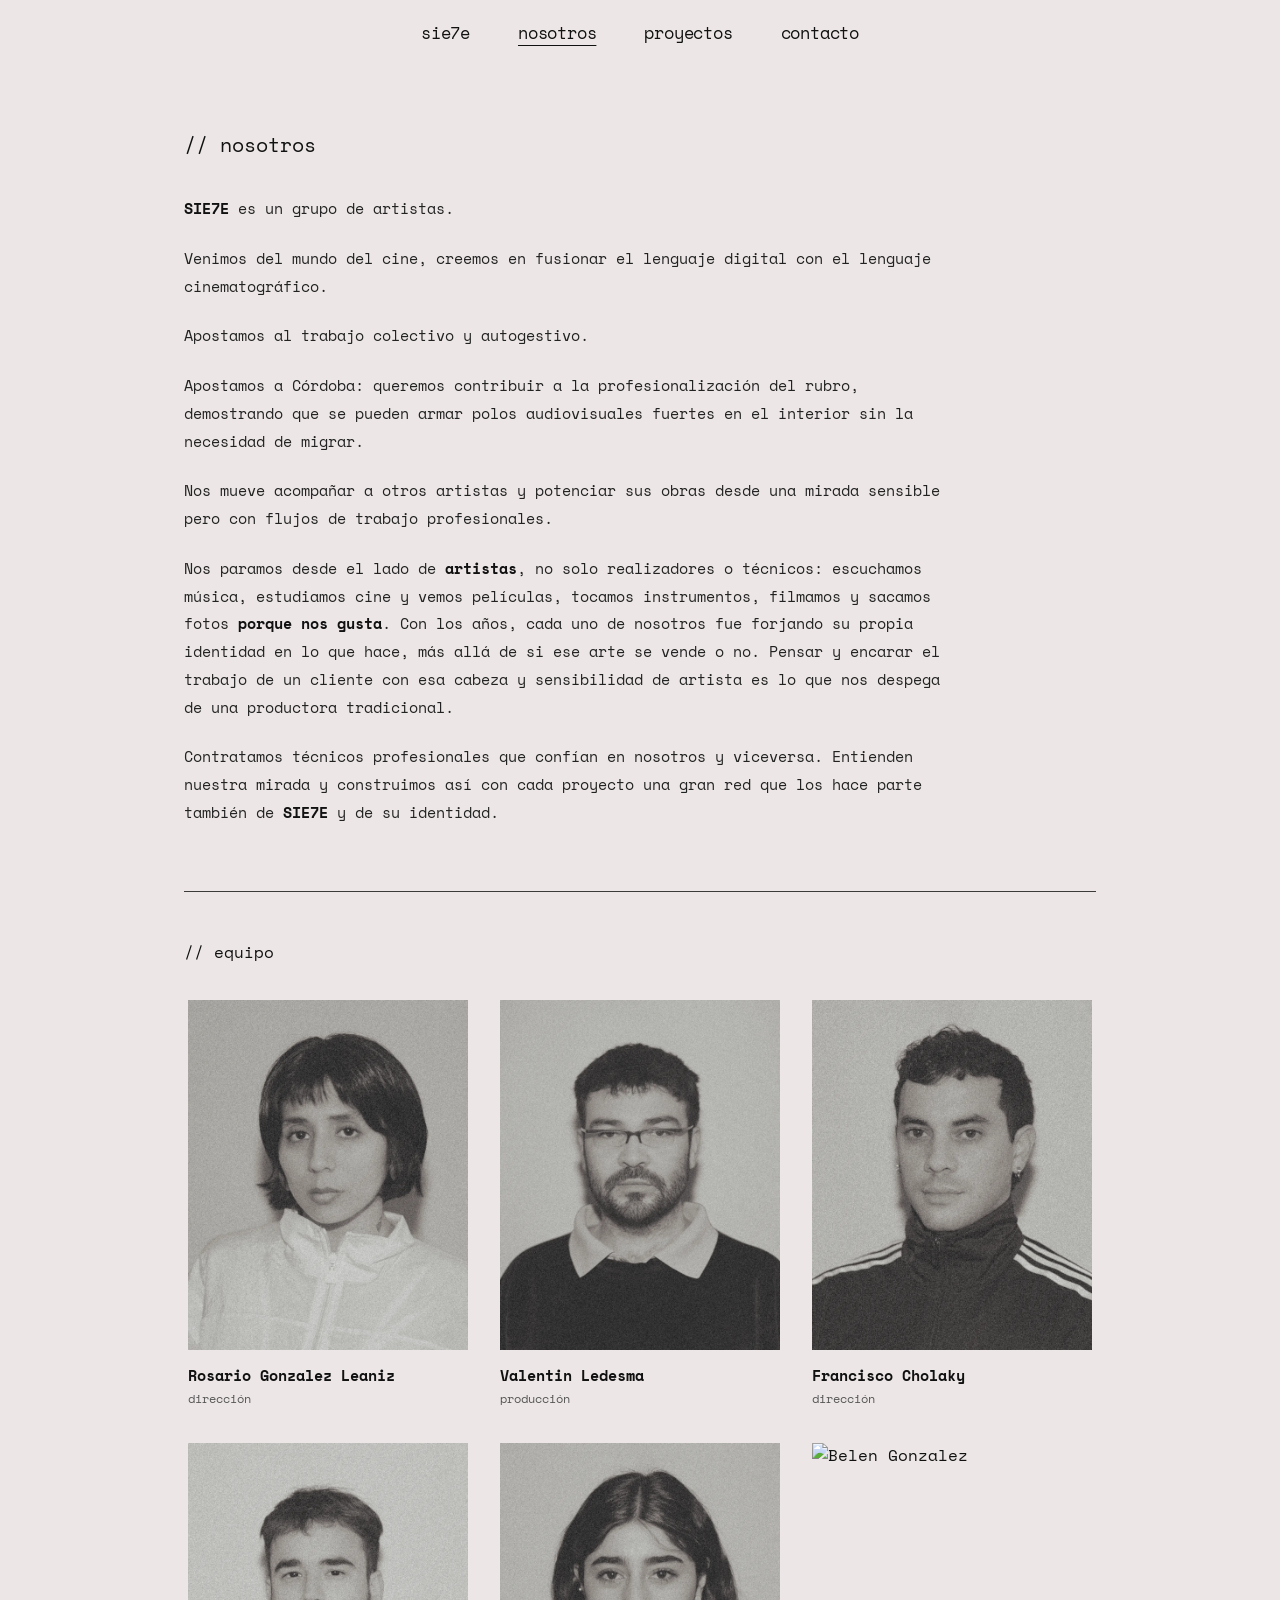
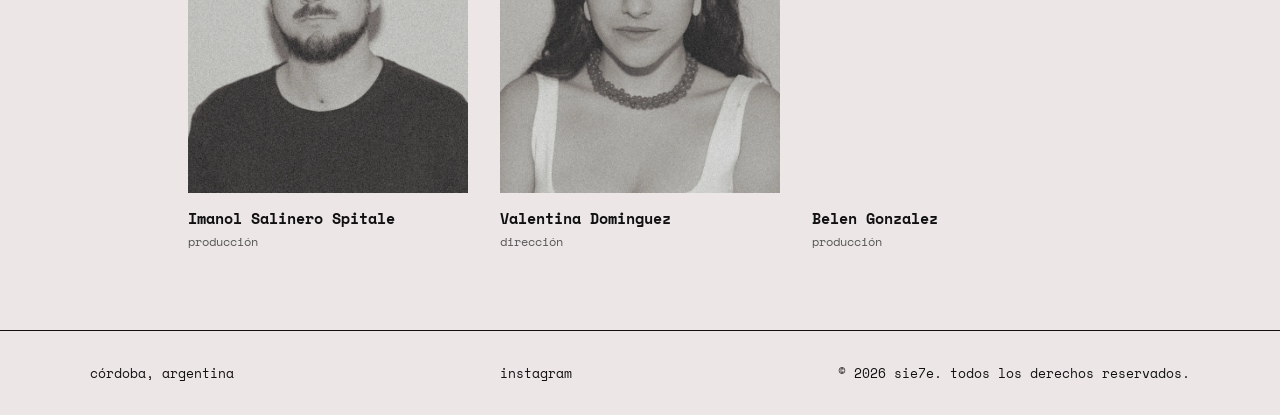
==== nosotros.html @ 8b677e8e "Update nosotros.html" ====
<!DOCTYPE html>
<html lang="es">
<head>
  <meta charset="UTF-8">
  <meta name="viewport" content="width=device-width, initial-scale=1.0">
  <title>nosotros — sie7e</title>
  <meta name="description" content="Quiénes somos: sie7e, colectivo artístico y productora audiovisual en Córdoba.">
  <meta name="theme-color" content="#ece6e6">

  <link rel="icon" type="image/svg+xml" href="Recursos/favicon7.svg">
  <link rel="preconnect" href="https://fonts.googleapis.com">
  <link rel="preconnect" href="https://fonts.gstatic.com" crossorigin>
  <link href="https://fonts.googleapis.com/css2?family=Space+Mono:wght@400;700&display=swap" rel="stylesheet">
  <link rel="stylesheet" href="style.css?v=20">

  <style>
    body {
      min-height: 100vh;
      display: flex;
      flex-direction: column;
      background-color: #ece6e6;
    }

    .content-section {
      flex: 1;
      max-width: 960px;
      margin: 0 auto;
      padding: 130px 24px 80px;
      width: 100%;
    }

    h1 {
      margin-bottom: 36px;
    }

    .bio-text {
      max-width: 760px;
      font-size: 15px;
      line-height: 1.85;
      color: #222222;
      display: flex;
      flex-direction: column;
      gap: 22px;
    }

    .bio-text strong {
      font-weight: 700;
      color: #111111;
    }

    .divider {
      border: 0;
      border-top: 1px solid #111111;
      margin: 64px 0 48px;
      width: 100%;
      opacity: 0.8;
    }

    .team-section h2 {
      font-size: 16px;
      font-weight: 400;
      text-transform: lowercase;
      margin-bottom: 36px;
    }

    .team-grid {
      display: flex;
      flex-wrap: wrap;
      justify-content: center;
      gap: 36px 32px;
      width: 100%;
    }

    .team-card {
      width: calc((100% - 64px) / 3);
      min-width: 240px;
      max-width: 280px;
      display: flex;
      flex-direction: column;
      gap: 14px;
      background: transparent;
      border: none;
      padding: 0;
      cursor: pointer;
      text-align: left;
      font: inherit;
      color: inherit;
    }

    .team-photo-container {
      width: 100%;
      aspect-ratio: 4 / 5;
      background: transparent;
      overflow: hidden;
      display: flex;
      align-items: center;
      justify-content: center;
    }

    .team-photo-container img {
      width: 100%;
      height: 100%;
      object-fit: cover;
      display: block;
      transition: transform 0.4s ease;
      image-rendering: -webkit-optimize-contrast;
    }

    @media (hover: hover) and (pointer: fine) {
      .team-card:hover .team-photo-container img {
        transform: scale(1.03);
      }
    }

    .team-info {
      display: flex;
      flex-direction: column;
      gap: 4px;
    }

    .team-name {
      font-size: 15px;
      font-weight: 700;
      color: #111111;
    }

    .team-role {
      font-size: 12px;
      color: #555555;
      text-transform: lowercase;
    }

    /* ===== MODAL AMPLIO CON FOTO AL ALTO TOTAL DE LA BIO ===== */
    .modal-overlay {
      position: fixed;
      inset: 0;
      background: rgba(17, 17, 17, 0.65);
      backdrop-filter: blur(4px);
      -webkit-backdrop-filter: blur(4px);
      z-index: 200;
      display: flex;
      justify-content: center;
      align-items: center;
      padding: 24px;
      opacity: 0;
      pointer-events: none;
      transition: opacity 0.3s ease;
    }

    .modal-overlay.is-open {
      opacity: 1;
      pointer-events: auto;
    }

    .modal-card {
      background: #ece6e6;
      border: 1px solid #111111;
      width: 100%;
      max-width: 820px;
      max-height: 85vh;
      padding: 0; /* Quitamos padding general para pegarla al borde */
      position: relative;
      display: flex;
      flex-direction: row;
      align-items: stretch; /* Estira la foto a toda la altura disponible */
      overflow: hidden;
      transform: translateY(15px);
      transition: transform 0.3s ease;
    }

    .modal-overlay.is-open .modal-card {
      transform: translateY(0);
    }

    .modal-close {
      position: absolute;
      top: 16px;
      right: 20px;
      background: #ece6e6;
      border: 1px solid #111111;
      font: inherit;
      font-size: 13px;
      color: #111111;
      cursor: pointer;
      padding: 4px 10px;
      z-index: 10;
    }

    /* La foto llena de arriba a abajo toda la bio */
    .modal-photo {
      width: 320px;
      min-height: 100%;
      object-fit: cover;
      flex-shrink: 0;
      display: block;
      image-rendering: -webkit-optimize-contrast;
    }

    /* Contenedor del texto con scroll independiente si la bio es muy larga */
    .modal-body {
      display: flex;
      flex-direction: column;
      gap: 12px;
      flex: 1;
      padding: 36px 36px 36px 28px;
      overflow-y: auto;
      max-height: 85vh;
    }

    .modal-name {
      font-size: 20px;
      font-weight: 700;
      color: #111111;
      line-height: 1.2;
      padding-right: 60px; /* Espacio para que el botón [cerrar x] no tape el texto */
    }

    .modal-role {
      font-size: 13px;
      color: #555555;
      text-transform: lowercase;
      margin-top: -4px;
    }

    .modal-bio {
      font-size: 13px;
      line-height: 1.75;
      color: #222222;
      margin-top: 10px;
      display: flex;
      flex-direction: column;
      gap: 14px;
    }

    /* Adaptación a dispositivos móviles */
    @media (max-width: 720px) {
      .modal-card {
        flex-direction: column;
        align-items: center;
        max-height: 85vh;
      }

      .modal-photo {
        width: 100%;
        height: 240px;
        min-height: 240px;
      }

      .modal-body {
        padding: 24px 20px;
        width: 100%;
        max-height: calc(85vh - 240px);
      }

      .modal-name {
        padding-right: 0;
      }
    }

    @media (max-width: 768px) {
      .team-card {
        width: calc((100% - 32px) / 2);
        max-width: 320px;
      }
    }

    @media (max-width: 600px) {
      .content-section { padding: 95px 20px 50px; }
      .bio-text { font-size: 14px; line-height: 1.75; gap: 18px; }
      .divider { margin: 48px 0 36px; }
      .team-grid { flex-direction: column; align-items: center; gap: 36px; }
      .team-card { width: 100%; max-width: 320px; }
    }
  </style>
</head>
<body>

  <header class="header">
    <nav class="nav-links" aria-label="Principal">
      <a href="index.html">sie7e</a>
      <a href="nosotros.html" aria-current="page">nosotros</a>
      <a href="proyectos.html">proyectos</a>
      <a href="index.html#contacto">contacto</a>
    </nav>
  </header>

  <main class="content-section">
    <h1>// nosotros</h1>
    <article class="bio-text">
      <p><strong>SIE7E</strong> es un grupo de artistas.</p>
      <p>Venimos del mundo del cine, creemos en fusionar el lenguaje digital con el lenguaje cinematográfico.</p>
      <p>Apostamos al trabajo colectivo y autogestivo.</p>
      <p>Apostamos a Córdoba: queremos contribuir a la profesionalización del rubro, demostrando que se pueden armar polos audiovisuales fuertes en el interior sin la necesidad de migrar.</p>
      <p>Nos mueve acompañar a otros artistas y potenciar sus obras desde una mirada sensible pero con flujos de trabajo profesionales.</p>
      <p>Nos paramos desde el lado de <strong>artistas</strong>, no solo realizadores o técnicos: escuchamos música, estudiamos cine y vemos películas, tocamos instrumentos, filmamos y sacamos fotos <strong>porque nos gusta</strong>. Con los años, cada uno de nosotros fue forjando su propia identidad en lo que hace, más allá de si ese arte se vende o no. Pensar y encarar el trabajo de un cliente con esa cabeza y sensibilidad de artista es lo que nos despega de una productora tradicional.</p>
      <p>Contratamos técnicos profesionales que confían en nosotros y viceversa. Entienden nuestra mirada y construimos así con cada proyecto una gran red que los hace parte también de <strong>SIE7E</strong> y de su identidad.</p>
    </article>

    <hr class="divider">

    <section class="team-section">
      <h2>// equipo</h2>
      <div class="team-grid" id="team-grid"></div>
    </section>
  </main>

  <!-- Modal Emergente -->
  <div class="modal-overlay" id="bio-modal" aria-hidden="true" role="dialog">
    <div class="modal-card">
      <button type="button" class="modal-close" id="modal-close-btn" aria-label="Cerrar">[cerrar x]</button>
      <img src="" alt="" class="modal-photo" id="modal-img">
      <div class="modal-body">
        <h3 class="modal-name" id="modal-name"></h3>
        <span class="modal-role" id="modal-role"></span>
        <div class="modal-bio" id="modal-bio"></div>
      </div>
    </div>
  </div>

  <footer class="footer">
    <div class="footer-content">
      <span>córdoba, argentina</span>
      <a href="https://instagram.com/TU_USUARIO" target="_blank" rel="noopener noreferrer">instagram</a>
      <span>© 2026 sie7e. todos los derechos reservados.</span>
    </div>
  </footer>

  <script>
    const teamBios = {
      rosario: {
        name: "Rosario Gonzalez Leaniz",
        role: "dirección",
        img: "Recursos/Nosotros/rosario.webp",
        bio: `<p>Nació en septiembre de 1998 en Traslasierra, provincia de Córdoba. En 2017 se mudó a la capital para estudiar Cine y TV en la Universidad Nacional de Córdoba. Desde 2018 se desempeña activamente como montajista en cine y directora audiovisual. Entre sus trabajos en el área se destacan: <em>Transliterar la Muerte: Acto 1</em> (2024, Francisco Gonzalez Cholaky); <em>Ciudad Universitaria</em> (2022, Rosendo Ruiz); <em>Donde Revientan las Luciérnagas</em> (2024, Miguel Ángel Papalini); y <em>Neonherz</em> (WIP - Damián Tetelbaum y Anna Paula Honig).</p>
        <p>En paralelo, ha trabajado en el área de dirección en ficciones como <em>Paula</em> (2022, Florencia Wehbe), <em>Al Impenetrable</em> (2024, Sonia Bertotti), <em>El Triángulo</em> (2023, Alejandra Lipoma y Romina Vlachoff) y <em>La Cumbre</em> (2024, Leandro Naranjo y Santiago Zapata).</p>
        <p>En 2023 estrenó en el 24° BAFICI <em>Te amo tanto que escribí una película para nunca enojarme con vos</em>, su ópera prima como co-directora y montajista. En la actualidad, se encuentra editando el largometraje documental <em>Yo creo</em> (dir. Florencia Wehbe), desarrollando su primer largometraje como directora, investigando sobre el lenguaje cinematográfico en el género documental y trabajando como editora audiovisual desde Córdoba.</p>`
      },
      valentin: {
        name: "Valentin Ledesma",
        role: "producción",
        img: "Recursos/Nosotros/valentin.webp",
        bio: `<p>Nació el 05 de enero de 1999 en la Ciudad de San Luis, Argentina. Durante su infancia y adolescencia se formó artísticamente en teatro, canto y comedia musical. Sus estudios universitarios comienzan en 2017 en la Universidad Nacional de Córdoba, con la Tecnicatura en Producción y Medios Audiovisuales de la Facultad de Artes.</p>
        <p>En 2019 descubre su vocación por la producción durante el rodaje de la película-taller de Rosendo Ruíz, <em>Ciudad Universitaria</em>. Desde allí en adelante comienza a desarrollarse en ese área. En el año 2021 produce el cortometraje documental <em>Transliterar la muerte: Acto 1</em> que toma como protagonista un grupo de diversidades sexuales y su forma de habitar la Ciudad de Córdoba.</p>
        <p>En 2022 fue locacionista del capítulo filmado en Córdoba del reality show norteamericano <em>Amazing Race</em>. En el mismo año realizó la Diplomatura en Exhibición y Distribución de la Asociación de Productores Audiovisuales de Córdoba. Al siguiente año estrena en el 24° BAFICI el cortometraje <em>Te amo tanto que escribí una película para nunca enojarme con vos</em>, proyecto donde se encargó del desarrollo, la producción ejecutiva y la jefatura de producción. El proyecto fue seleccionado por 7 festivales más en Argentina, Colombia y USA.</p>
        <p>En el año 2025 formó parte del equipo de dirección, como 2° asistente, de la película <em>Un susurro invocó mi nombre</em>, producida por Bobadilla Productions. En la actualidad se encarga del desarrollo de su primer largometraje documental como productor ejecutivo.</p>`
      },
      francisco: {
        name: "Francisco Cholaky",
        role: "dirección",
        img: "Recursos/Nosotros/francisco.webp",
        bio: `<p>Francisco Gonzalez Cholaky nació el 26 de febrero de 1995 en Río Cuarto, Córdoba, Argentina. Estudió Cine y Televisión en la Facultad de Artes de la Universidad Nacional de Córdoba, donde se desempeñó como ayudante alumno de la cátedra Sonido I. Complementó su formación en la Escuela TECSON de Buenos Aires, donde estudió Producción y Grabación de Sonido, y realizó estudios de postproducción sonora junto al diseñador y mezclador de sonido chileno Mauricio López. También se especializó en Foley junto a Miren Begoña Cortázar.</p>
        <p>Desde 2020 trabaja en sonido audiovisual, participando en largometrajes, series, cortometrajes y publicidad, tanto en sonido directo como en postproducción. Se desempeñó como microfonista y ayudante de sonido en producciones como <em>El Ucumar</em>, <em>El verano más largo del mundo</em>, <em>La Zurda</em>, <em>La llegada del hijo</em>, <em>El Escuerzo</em>, <em>Las Malas</em> y la serie <em>Visceral</em>. En postproducción trabajó en edición de diálogos y ambientes en largometrajes como <em>El Escuerzo</em>, <em>El Ucumar</em>, <em>El verano más largo del mundo</em>, <em>La Zurda</em>, <em>Sigilo</em> y <em>El Trompetista</em>. También realizó dirección de sonido en distintos proyectos y trabajó como artista de Foley en <em>Ragazzi al fiume</em>.</p>
        <p>En 2024 formó parte del equipo de sonido directo de <em>El Escuerzo</em>, que recibió el premio a Mejor Sonido Directo en la Bienal do Cinema Sonoro. En 2023 estuvo a cargo del sonido directo del cortometraje <em>Pasos</em>, de Genoveva Clariá, premiado por Mejor Sonido en el Festival Audiovisual Bariloche. En paralelo, desarrolla su trabajo como realizador audiovisual. En 2022 dirigió el cortometraje documental <em>Transliterar la muerte: Acto 1</em>, seleccionado en la competencia nacional del Festival Asterisco 2023. Ese mismo año estuvo a cargo de la dirección de sonido de <em>Te amo tanto que escribí una película para nunca enojarme con vos</em>, seleccionado en la competencia Come of Age del 24° BAFICI.</p>`
      },
      imanol: {
        name: "Imanol Salinero Spitale",
        role: "producción",
        img: "Recursos/Nosotros/imanol.webp",
        bio: `<p>Nació el 7 de febrero de 1995 en Córdoba Capital, Argentina. Se formó en el arte desde la adolescencia en el Collegium, un colegio con orientación en música, y luego ingresó a la Universidad Nacional de Córdoba, donde cursa la Tecnicatura en Producción en Medios Audiovisuales y descubrió que su lugar estaba en la producción. Comenzó con proyectos independientes y entre 2019 y 2022 fue creador y productor del Festival Yatay de Cine Vertical.</p>
        <p>Su carrera en cine arrancó en 2022 con <em>Recursos Humanos</em>, de Jesús Magaña Vázquez. Desde entonces integró los equipos de producción de películas como <em>Norma</em> (2022), <em>La Zurda</em> (2023), <em>El Casero</em> (2023) y <em>Ciudades de Refugio</em> (2023), y de series como <em>La Pulpera</em> (2022), <em>Jubilada y Peligrosa</em> (2026) y <em>Visceral</em> (2026). Se formó como jefe de locaciones en el cortometraje <em>Te amo tanto que escribí una película para nunca enojarme con vos</em> (BAFICI 2023) y como jefe de producción en <em>La Cumbre</em> (BAFICI 2024) y <em>Un Susurro Invocó mi Nombre</em> (Terror Córdoba 2025).</p>
        <p>Además de cine, trabaja como asistente de producción en publicidad con productoras como Prisma, Hü Productora, La Doble, Jaque Content y Contenido Latente, y en videoclips con artistas como Paz Carrara, El Cofla y Trisomía. Actualmente se desempeña como productor de campo y en el desarrollo de proyectos audiovisuales.</p>`
      },
      valentina: {
        name: "Valentina Dominguez",
        role: "dirección",
        img: "Recursos/Nosotros/valentina.webp",
        bio: `<p>Valentina Dominguez (Córdoba, 1998) es cinéfila y entusiasta del cine, licenciada en Cine por la Universidad Nacional de Córdoba (UNC).</p>
        <p>En el área audiovisual se desempeñó como continuista en <em>La Zurda</em> (en postproducción, dir. Rosendo Ruiz). Realizó guión, asistencia de dirección y asistencia de montaje en <em>Ciudad Universitaria</em> (2022, dir. Rosendo Ruiz), asistencia de dirección en <em>Te amo tanto que escribí una película para nunca enojarme con vos</em> (2022, dir. Rosario González y Alba Cravero), y asistencia de dirección en <em>Un susurro invocó mi nombre</em>, producida por Bobadilla Productions.</p>
        <p>Ha trabajado en la producción de festivales de cine como <em>La Semana Mundial de la Cinefilia</em> y <em>Cortópolis</em>. Desde hace 6 años trabaja en comunicación política y se mantiene en constante formación cinéfila.</p>`
      },
      belen: {
        name: "Belen Gonzalez",
        role: "producción",
        img: "Recursos/Nosotros/belen.webp",
        bio: `<p>Escribí acá la biografía/biofilm de Belén.</p>`
      }
    };

    const teamGrid = document.getElementById('team-grid');
    const modal = document.getElementById('bio-modal');
    const modalImg = document.getElementById('modal-img');
    const modalName = document.getElementById('modal-name');
    const modalRole = document.getElementById('modal-role');
    const modalBio = document.getElementById('modal-bio');
    const closeBtn = document.getElementById('modal-close-btn');

    Object.entries(teamBios).forEach(([key, member]) => {
      const card = document.createElement('button');
      card.type = 'button';
      card.className = 'team-card';
      card.innerHTML = `
        <div class="team-photo-container">
          <img src="${member.img}" alt="${member.name}" loading="lazy">
        </div>
        <div class="team-info">
          <span class="team-name">${member.name}</span>
          <span class="team-role">${member.role}</span>
        </div>
      `;
      card.addEventListener('click', () => openModal(key));
      teamGrid.appendChild(card);
    });

    const openModal = (key) => {
      const data = teamBios[key];
      if (!data) return;

      modalImg.src = data.img;
      modalImg.alt = data.name;
      modalName.textContent = data.name;
      modalRole.textContent = data.role;
      modalBio.innerHTML = data.bio;

      modal.classList.add('is-open');
      modal.setAttribute('aria-hidden', 'false');
      document.body.style.overflow = 'hidden';
    };

    const closeModal = () => {
      modal.classList.remove('is-open');
      modal.setAttribute('aria-hidden', 'true');
      document.body.style.overflow = '';
    };

    closeBtn.addEventListener('click', closeModal);
    modal.addEventListener('click', (e) => { if (e.target === modal) closeModal(); });
    window.addEventListener('keydown', (e) => {
      if (e.key === 'Escape' && modal.classList.contains('is-open')) closeModal();
    });
  </script>
</body>
</html>
---- style.css ----
/* ===== Base y Reseteo ===== */
*, *::before, *::after {
  margin: 0;
  padding: 0;
  box-sizing: border-box;
}

html, body {
  width: 100%;
  background-color: #ece6e6;
  color: #111111;
  font-family: 'Space Mono', monospace;
  overflow-x: hidden;
  -webkit-font-smoothing: antialiased;
}

@media (prefers-reduced-motion: no-preference) {
  html {
    scroll-behavior: smooth;
  }
}

h1 {
  font-size: 20px;
  font-weight: 400;
  text-transform: lowercase;
}

/* Oculto accesible */
.visually-hidden {
  position: absolute !important;
  width: 1px;
  height: 1px;
  margin: -1px;
  overflow: hidden;
  clip: rect(0 0 0 0);
  white-space: nowrap;
  border: 0;
}

/* Cursor personalizado */
@media (hover: hover) and (pointer: fine) {
  html, body {
    cursor: url('Recursos/cursor.svg') 0 0, auto;
  }
  a, button, video, input, textarea {
    cursor: url('Recursos/cursor.svg') 0 0, pointer;
  }
}

/* Foco accesible */
a:focus-visible, .btn:focus-visible {
  outline: 2px solid #111111;
  outline-offset: 4px;
}

/* ===== Header y Navegación ===== */
.header {
  position: fixed;
  top: 0;
  left: 0;
  width: 100%;
  padding: 24px 20px;
  display: flex;
  justify-content: center;
  background: rgba(236, 230, 230, 0.95);
  backdrop-filter: blur(5px);
  -webkit-backdrop-filter: blur(5px);
  z-index: 100;
}

.nav-links {
  display: flex;
  align-items: center;
  gap: 48px;
}

.nav-links a {
  display: inline-block;
  color: #111111;
  font-size: 17px;
  line-height: 1;
  letter-spacing: -0.2px;
  text-decoration: none;
  text-transform: lowercase;
  transition: transform 0.2s ease;
}

.nav-links a[aria-current="page"] {
  text-decoration: underline;
  text-underline-offset: 6px;
}

@media (hover: hover) and (pointer: fine) {
  .nav-links a:hover {
    transform: scale(1.35);
  }
}

/* ===== Portada: Logo ===== */
.hero {
  width: 100%;
  min-height: 280px;
  padding: 120px 0 40px;
  display: flex;
  justify-content: center;
  align-items: center;
  overflow: hidden;
  background-color: #ece6e6;
}

.hero-video {
  width: 68%;
  max-width: 850px;
  height: auto;
  display: block;
  pointer-events: none;
  background: transparent !important;
  transform-origin: center;
  transition: transform 1.5s cubic-bezier(0.25, 1, 0.5, 1);
}

.hero-video.zoomed {
  transform: scale(1.15);
}

/* ===== Videos de Muestra ===== */
.video-box {
  width: 100%;
  overflow: hidden;
  background-color: #ece6e6;
  display: flex;
  justify-content: center;
}

.video-box video {
  display: block;
  width: 100%;
  height: auto;
  transition: transform 0.4s ease;
  background: transparent;
}

.video-box video:focus-visible {
  outline: 2px solid #111111;
  outline-offset: -4px;
}

@media (hover: hover) and (pointer: fine) {
  .video-box video:hover {
    transform: scale(1.05);
  }
}

/* ===== Sección Contacto ===== */
.contact {
  min-height: 100vh;
  min-height: 100svh;
  padding: 120px 24px 18vh;
  display: flex;
  flex-direction: column;
  align-items: center;
  scroll-margin-top: 70px;
  background-color: #ece6e6;
}

.contact form {
  width: 100%;
  max-width: 520px;
  display: flex;
  flex-direction: column;
  gap: 28px;
}

.contact h2 {
  font-size: 18px;
  font-weight: 400;
  text-transform: lowercase;
}

.field {
  display: flex;
  flex-direction: column;
  gap: 6px;
}

.field label {
  font-size: 12px;
  text-transform: lowercase;
  color: #555555;
}

.field input, .field textarea {
  width: 100%;
  border: 0;
  border-bottom: 1px solid #111111;
  border-radius: 0;
  background: transparent;
  padding: 6px 0;
  font: inherit;
  font-size: 16px;
  outline: none;
  color: #111111;
}

.field input:focus-visible, .field textarea:focus-visible {
  box-shadow: 0 2px 0 #111111;
}

.field textarea {
  min-height: 70px;
  resize: vertical;
}

.btn {
  align-self: flex-start;
  padding: 12px 28px;
  background: transparent;
  border: 1px solid #111111;
  border-radius: 0;
  color: #111111;
  font: inherit;
  font-size: 14px;
  text-transform: lowercase;
  -webkit-appearance: none;
  transition: background 0.2s, color 0.2s;
}

.btn:disabled {
  opacity: 0.5;
}

@media (hover: hover) and (pointer: fine) {
  .btn:hover:not(:disabled) {
    background: #111111;
    color: #ece6e6;
  }
}

.form-status {
  min-height: 1.4em;
  font-size: 13px;
}

/* ===== Footer Global ===== */
.footer {
  width: 100%;
  border-top: 1px solid #111111;
  padding: 32px 24px;
  background-color: #ece6e6;
  font-size: 13px;
  color: #111111;
}

.footer-content {
  max-width: 1100px;
  margin: 0 auto;
  display: flex;
  justify-content: space-between;
  align-items: center;
  flex-wrap: wrap;
  gap: 16px;
}

.footer-content a {
  color: #111111;
  text-decoration: none;
  transition: opacity 0.2s ease;
}

.footer-content a:hover {
  text-decoration: underline;
  text-underline-offset: 4px;
}

/* ===== Celulares y Pantallas Chicas ===== */
@media (max-width: 600px) {
  .header {
    padding: 14px 10px;
  }
  .nav-links {
    width: 100%;
    gap: 16px;
    justify-content: space-around;
  }
  .nav-links a {
    font-size: 13px;
    padding: 4px 2px;
  }
  .hero {
    min-height: 180px;
    padding: 85px 0 20px;
  }
  .hero-video {
    width: 82%;
  }
  .contact {
    padding: 95px 20px 22vh;
    scroll-margin-top: 55px;
  }
  .footer {
    padding: 24px 20px 32px;
  }
  .footer-content {
    flex-direction: column;
    align-items: flex-start;
    gap: 12px;
  }
}

/* ===== Reducción de Movimiento ===== */
@media (prefers-reduced-motion: reduce) {
  *, *::before, *::after {
    transition-duration: 0.01ms !important;
    animation-duration: 0.01ms !important;
  }
}
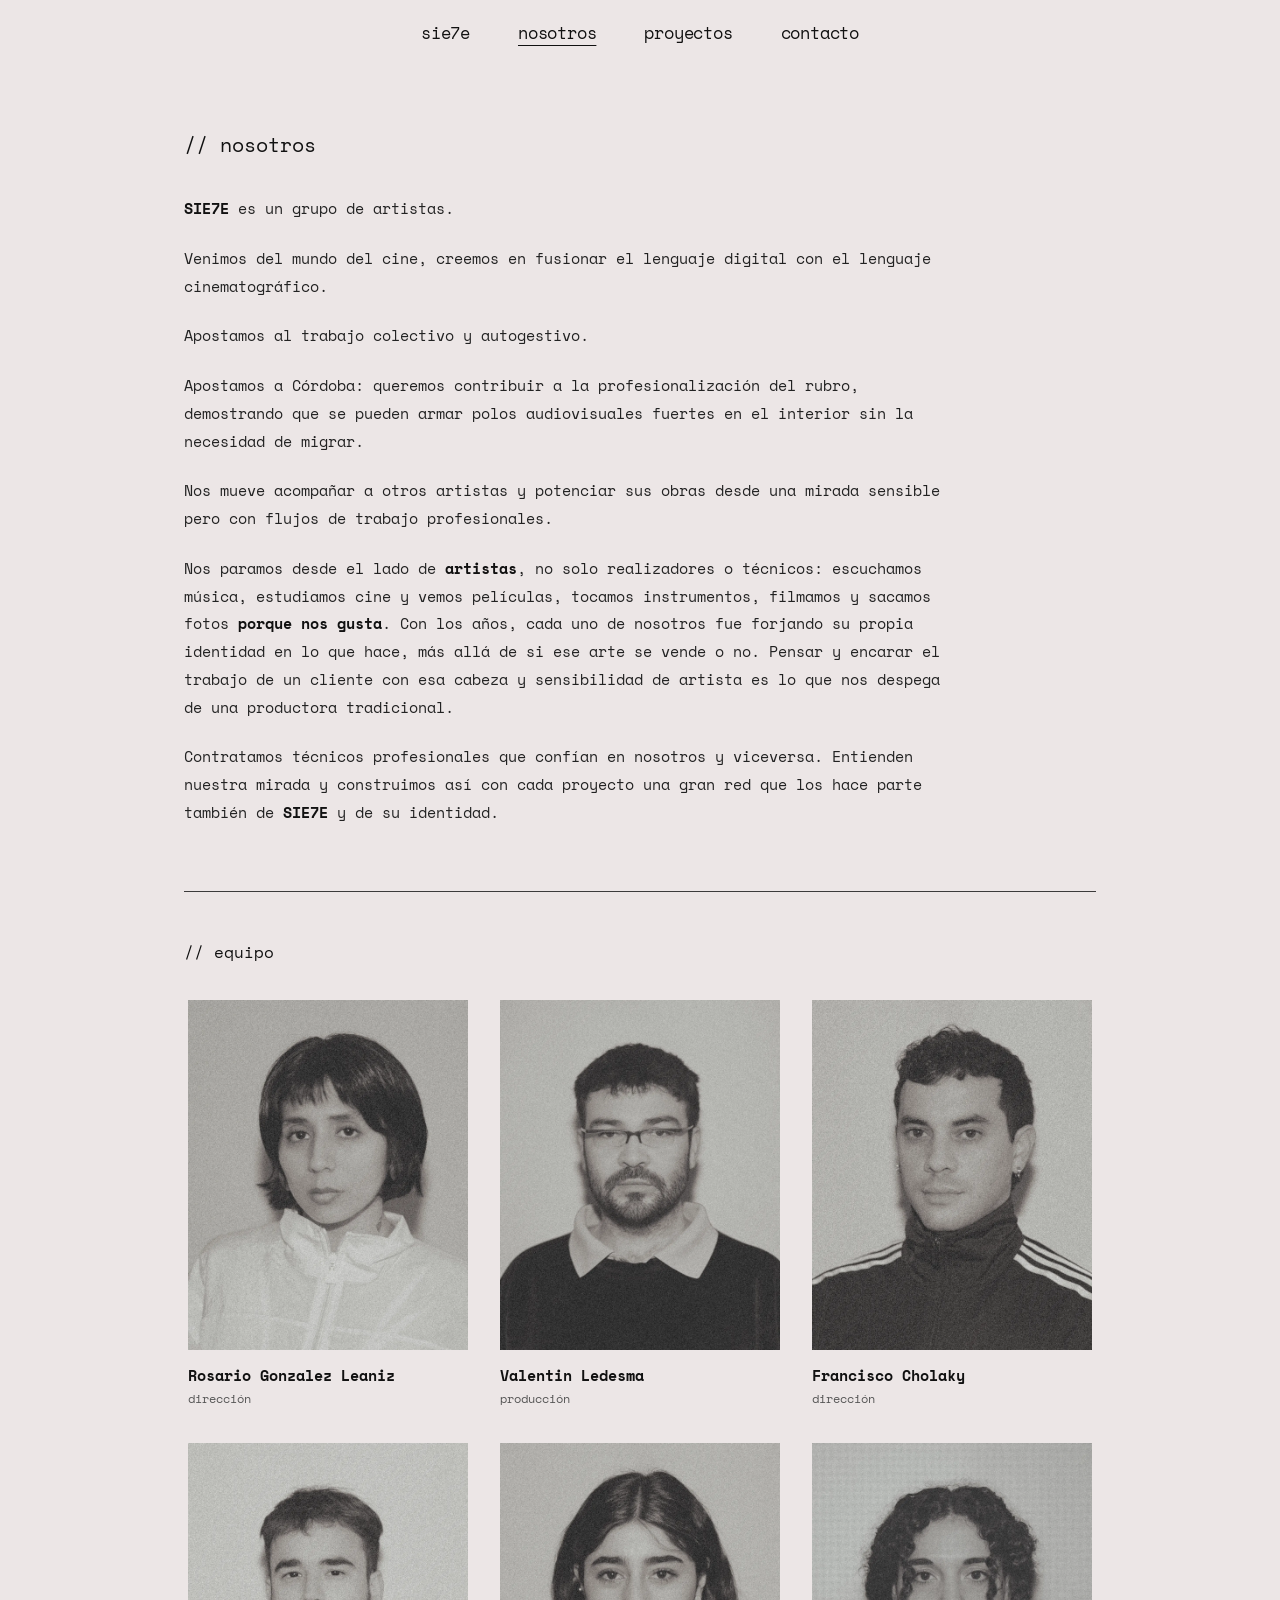
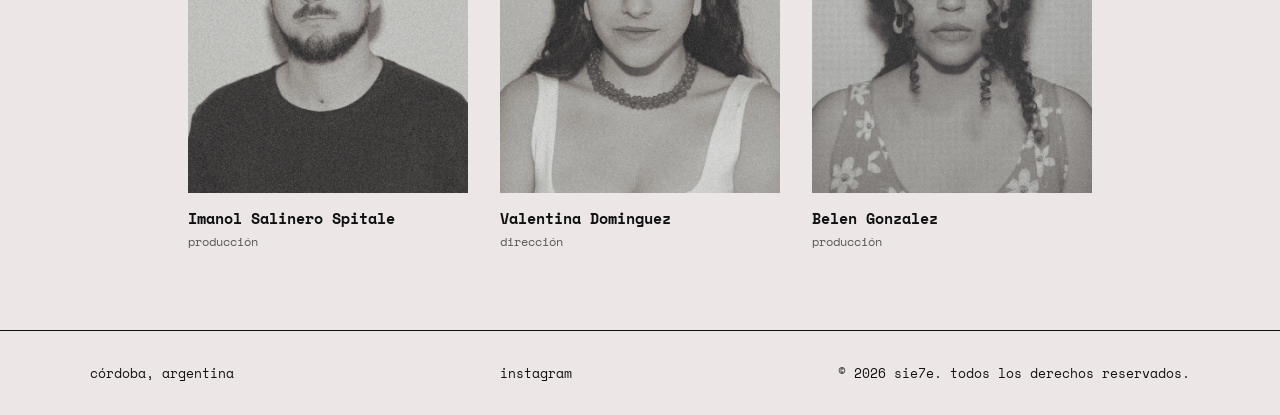
==== commit b6409144: "Update nosotros.html" ====
--- a/nosotros.html
+++ b/nosotros.html
@@ -357,7 +357,7 @@
         role: "producción",
         img: "Recursos/Nosotros/imanol.webp",
         bio: `<p>Nació el 7 de febrero de 1995 en Córdoba Capital, Argentina. Se formó en el arte desde la adolescencia en el Collegium, un colegio con orientación en música, y luego ingresó a la Universidad Nacional de Córdoba, donde cursa la Tecnicatura en Producción en Medios Audiovisuales y descubrió que su lugar estaba en la producción. Comenzó con proyectos independientes y entre 2019 y 2022 fue creador y productor del Festival Yatay de Cine Vertical.</p>
-        <p>Su carrera en cine arrancó en 2022 con <em>Recursos Humanos</em>, de Jesús Magaña Vázquez. Desde entonces integró los equipos de producción de películas como <em>Norma</em> (2022), <em>La Zurda</em> (2023), <em>El Casero</em> (2023) y <em>Ciudades de Refugio</em> (2023), y de series como <em>La Pulpera</em> (2022), <em>Jubilada y Peligrosa</em> (2026) y <em>Visceral</em> (2026). Se formó como jefe de locaciones en el cortometraje <em>Te amo tanto que escribí una película para nunca enojarme con vos</em> (BAFICI 2023) y como jefe de producción en <em>La Cumbre</em> (BAFICI 2024) y <em>Un Susurro Invocó mi Nombre</em> (Terror Córdoba 2025).</p>
+        <p>Su carrera en cine arrancó en 2022 con <em>Recursos Humanos</em>, de Jesús Magaña Vázquez. Desde entonces integró los equipos de producción de películas como <em>Norma</em> (2022), <em>La Zurda</em> (2023), <em>El Casero</em> (2023), <em>Ciudades de Refugio</em> (2023), <em>Las Malas</em> (2026) y de series como <em>La Pulpera</em> (2022), <em>Jubilada y Peligrosa</em> (2026) y <em>Visceral</em> (2026). Se formó como jefe de locaciones en el cortometraje <em>Te amo tanto que escribí una película para nunca enojarme con vos</em> (BAFICI 2023) y como jefe de producción en <em>La Cumbre</em> (BAFICI 2024) y <em>Un Susurro Invocó mi Nombre</em> (Terror Córdoba 2025).</p>
         <p>Además de cine, trabaja como asistente de producción en publicidad con productoras como Prisma, Hü Productora, La Doble, Jaque Content y Contenido Latente, y en videoclips con artistas como Paz Carrara, El Cofla y Trisomía. Actualmente se desempeña como productor de campo y en el desarrollo de proyectos audiovisuales.</p>`
       },
       valentina: {
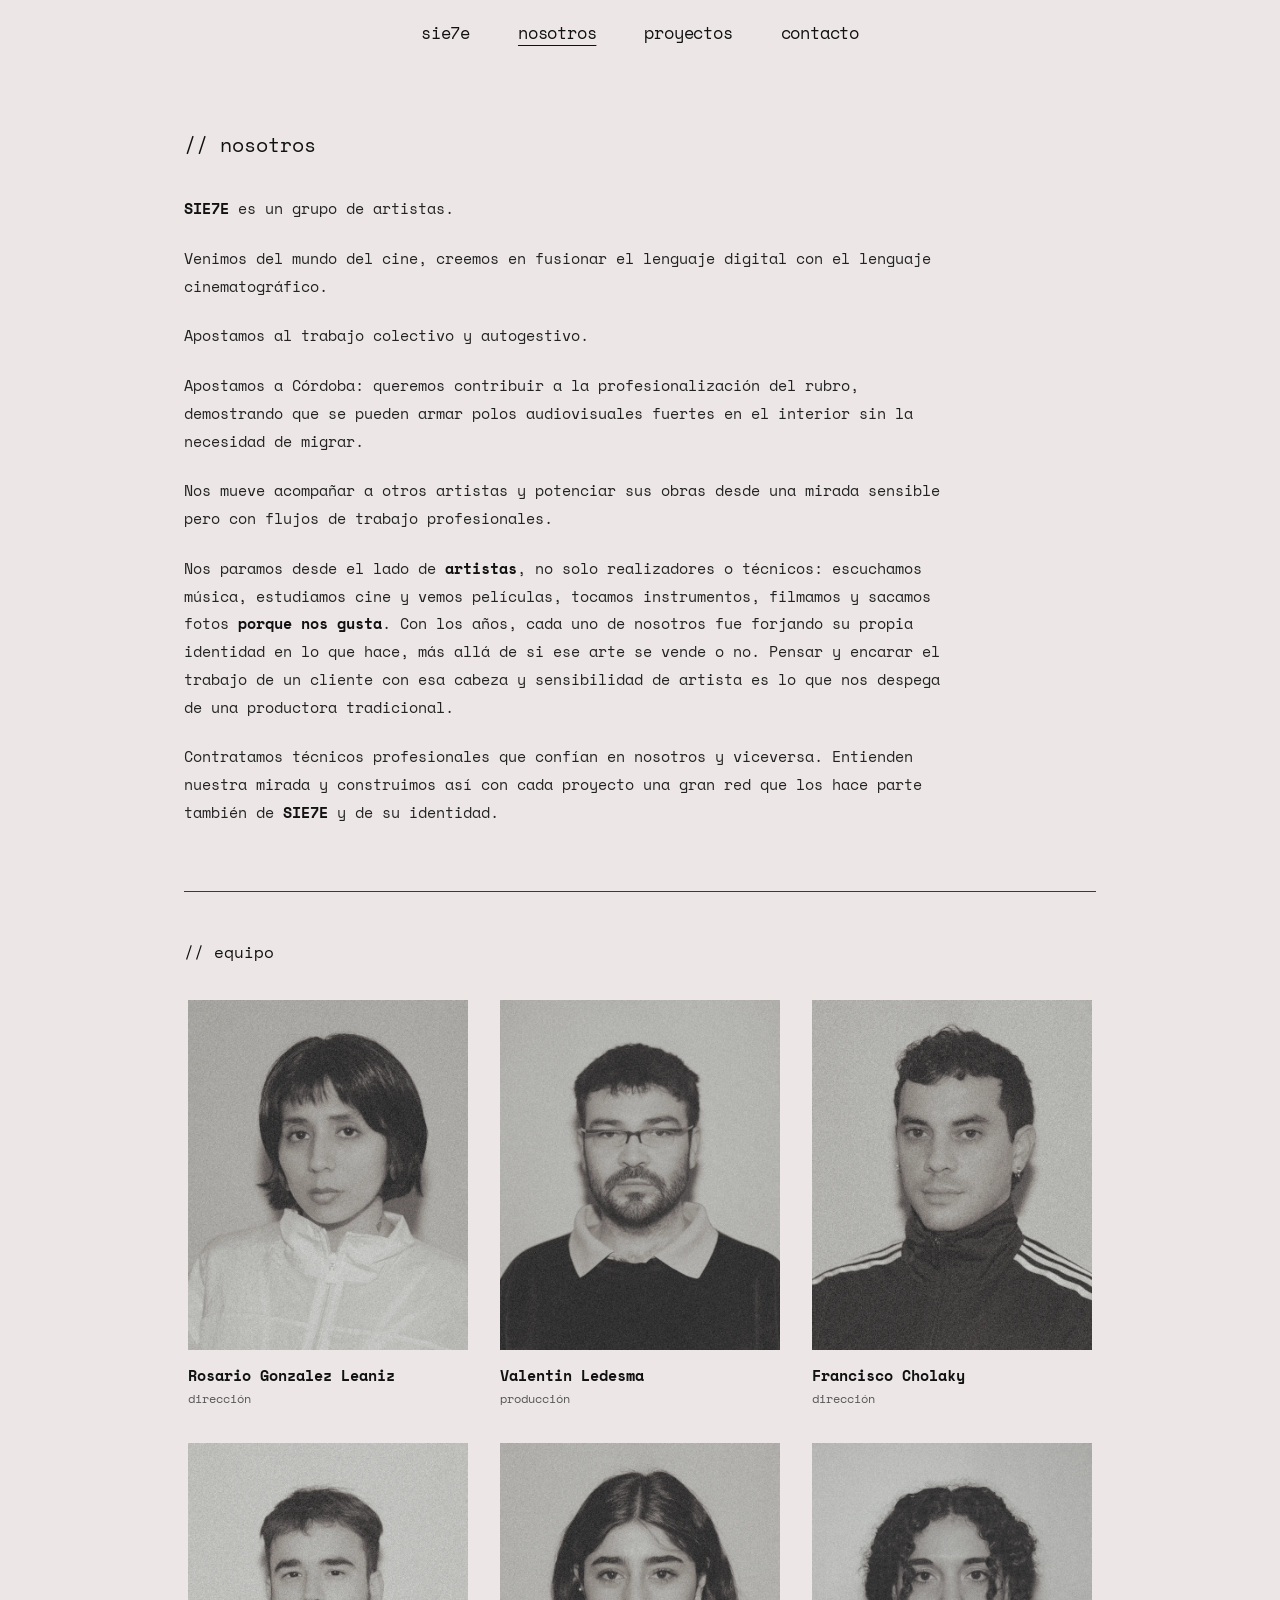
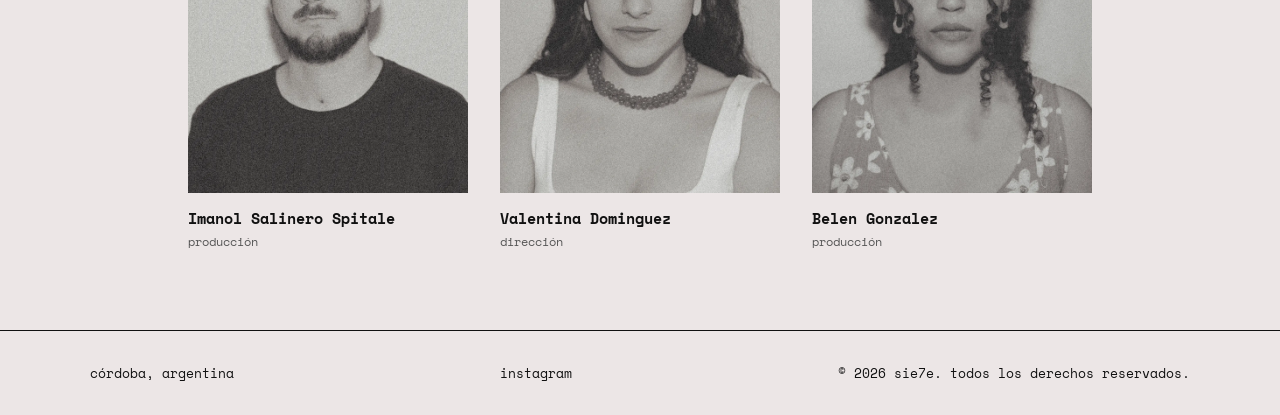
==== commit 28dadfe8: "Update nosotros.html" ====
--- a/nosotros.html
+++ b/nosotros.html
@@ -368,11 +368,15 @@
         <p>En el área audiovisual se desempeñó como continuista en <em>La Zurda</em> (en postproducción, dir. Rosendo Ruiz). Realizó guión, asistencia de dirección y asistencia de montaje en <em>Ciudad Universitaria</em> (2022, dir. Rosendo Ruiz), asistencia de dirección en <em>Te amo tanto que escribí una película para nunca enojarme con vos</em> (2022, dir. Rosario González y Alba Cravero), y asistencia de dirección en <em>Un susurro invocó mi nombre</em>, producida por Bobadilla Productions.</p>
         <p>Ha trabajado en la producción de festivales de cine como <em>La Semana Mundial de la Cinefilia</em> y <em>Cortópolis</em>. Desde hace 6 años trabaja en comunicación política y se mantiene en constante formación cinéfila.</p>`
       },
-      belen: {
+belen: {
         name: "Belen Gonzalez",
         role: "producción",
         img: "Recursos/Nosotros/belen.webp",
-        bio: `<p>Escribí acá la biografía/biofilm de Belén.</p>`
+        bio: `<p>Nació el 30 de septiembre de 1999. A partir de su formación en la Facultad de Cine y Artes Audiovisuales, tuvo la oportunidad de participar en <em>Ciudad Universitaria</em>, una película-taller coordinada por profesionales del cine de Córdoba, donde se formó como segunda asistente de dirección.</p>
+        <p>Su vínculo con los actores continúa a través de su trabajo como técnica audiovisual en la Diplomatura en Actuación Frente a Cámara de la Universidad Provincial de Córdoba.</p>
+        <p>Formó parte del equipo de dirección de <em>La Zurda</em> (2023) y de los equipos de producción de <em>Un susurro invocó tu nombre</em> (2024) y <em>Las Malas</em> (2026).</p>
+        <p>Desde 2021 hasta la actualidad, se desempeña como productora en comunicación institucional y publicitaria.</p>
+        <p>Le interesan las narrativas documentales y actualmente se encuentra en la etapa de postproducción de un documental colectivo sobre comunidades de distintos sectores de Córdoba capital. Busca continuar formándose y desarrollándose profesionalmente dentro del género documental.</p>`
       }
     };
 
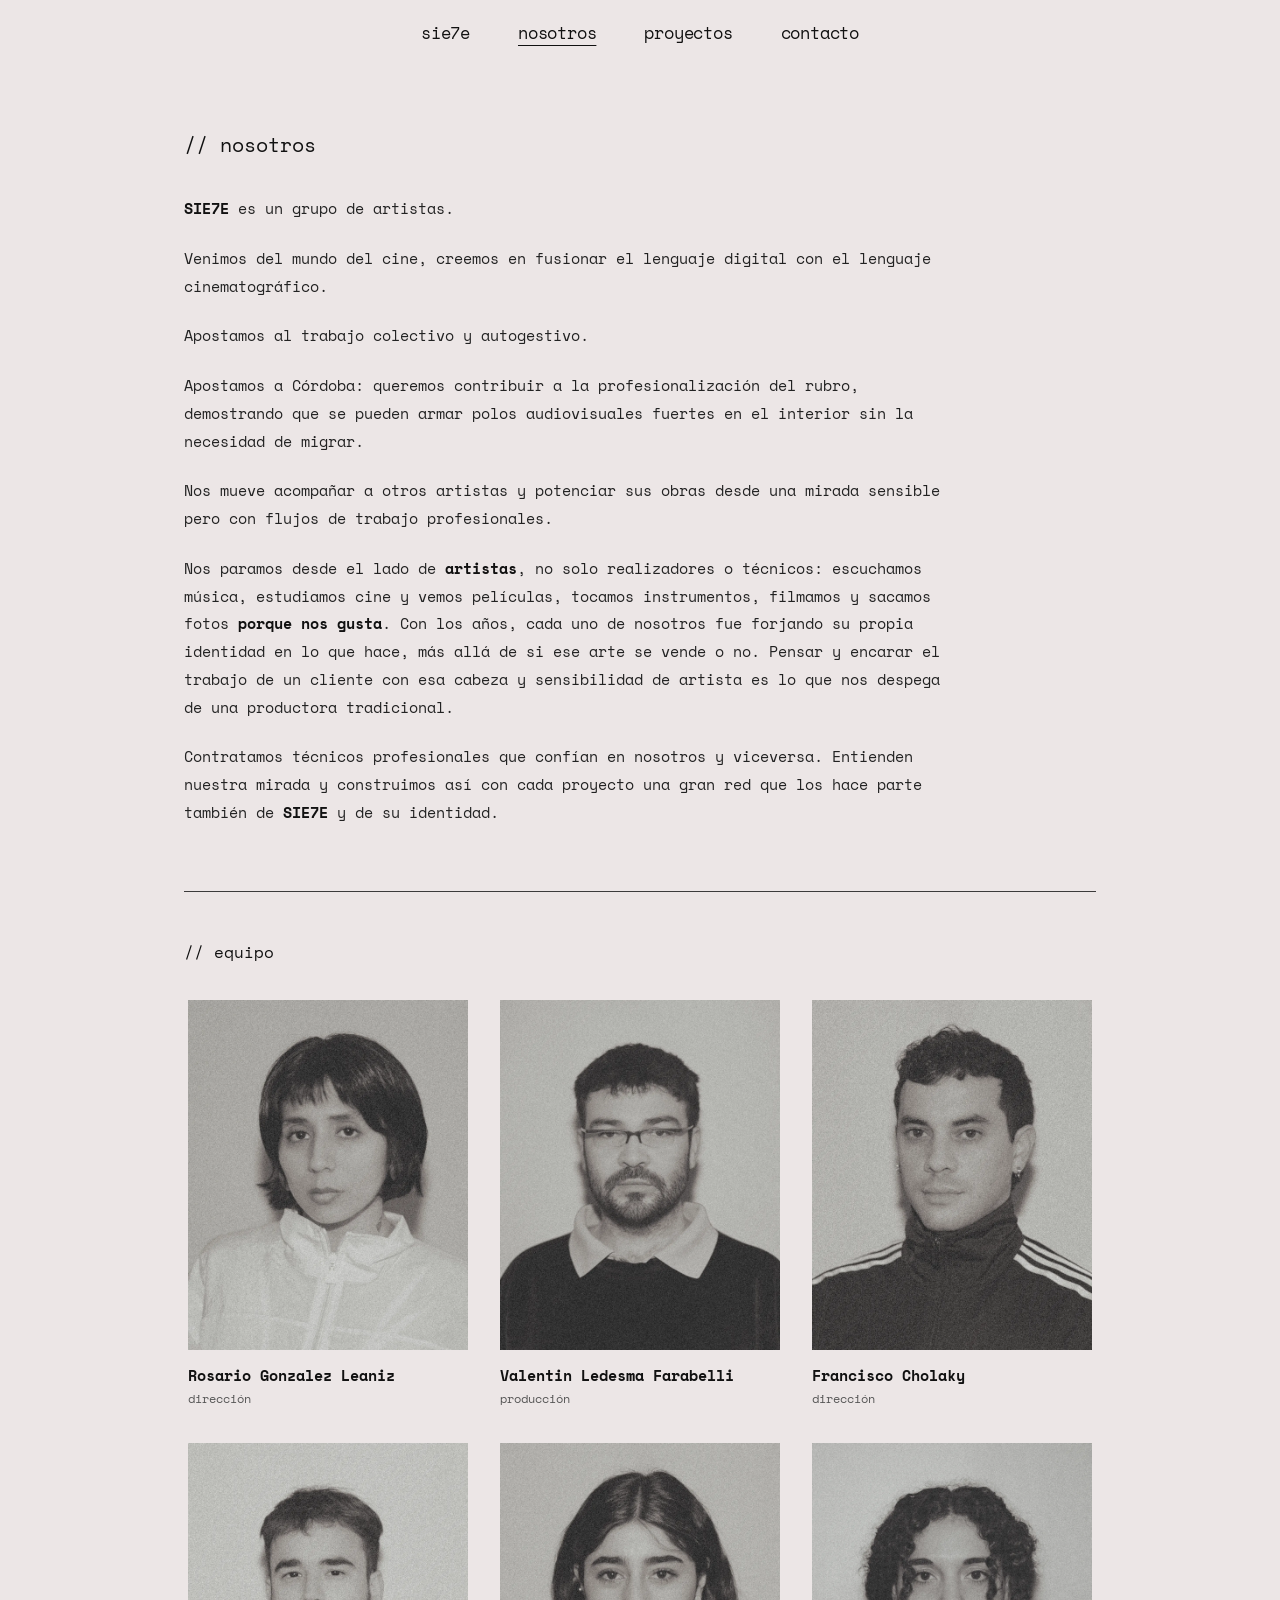
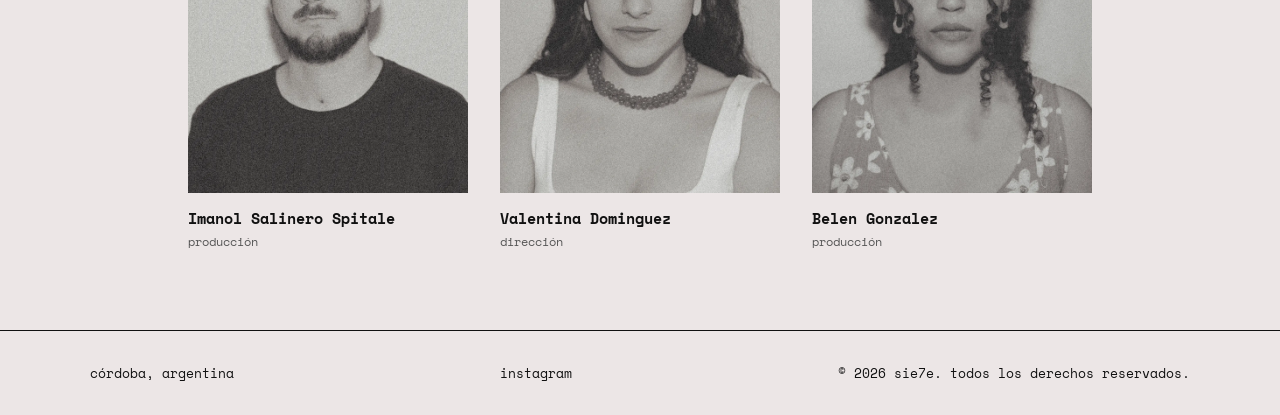
==== commit a2a1e5aa: "Update Valentin Ledesma's full name in nosotros.html" ====
--- a/nosotros.html
+++ b/nosotros.html
@@ -320,7 +320,7 @@
   <footer class="footer">
     <div class="footer-content">
       <span>córdoba, argentina</span>
-      <a href="https://instagram.com/TU_USUARIO" target="_blank" rel="noopener noreferrer">instagram</a>
+      <a href="https://instagram.com/siete.creative" target="_blank" rel="noopener noreferrer">instagram</a>
       <span>© 2026 sie7e. todos los derechos reservados.</span>
     </div>
   </footer>
@@ -336,7 +336,7 @@
         <p>En 2023 estrenó en el 24° BAFICI <em>Te amo tanto que escribí una película para nunca enojarme con vos</em>, su ópera prima como co-directora y montajista. En la actualidad, se encuentra editando el largometraje documental <em>Yo creo</em> (dir. Florencia Wehbe), desarrollando su primer largometraje como directora, investigando sobre el lenguaje cinematográfico en el género documental y trabajando como editora audiovisual desde Córdoba.</p>`
       },
       valentin: {
-        name: "Valentin Ledesma",
+        name: "Valentin Ledesma Farabelli",
         role: "producción",
         img: "Recursos/Nosotros/valentin.webp",
         bio: `<p>Nació el 05 de enero de 1999 en la Ciudad de San Luis, Argentina. Durante su infancia y adolescencia se formó artísticamente en teatro, canto y comedia musical. Sus estudios universitarios comienzan en 2017 en la Universidad Nacional de Córdoba, con la Tecnicatura en Producción y Medios Audiovisuales de la Facultad de Artes.</p>
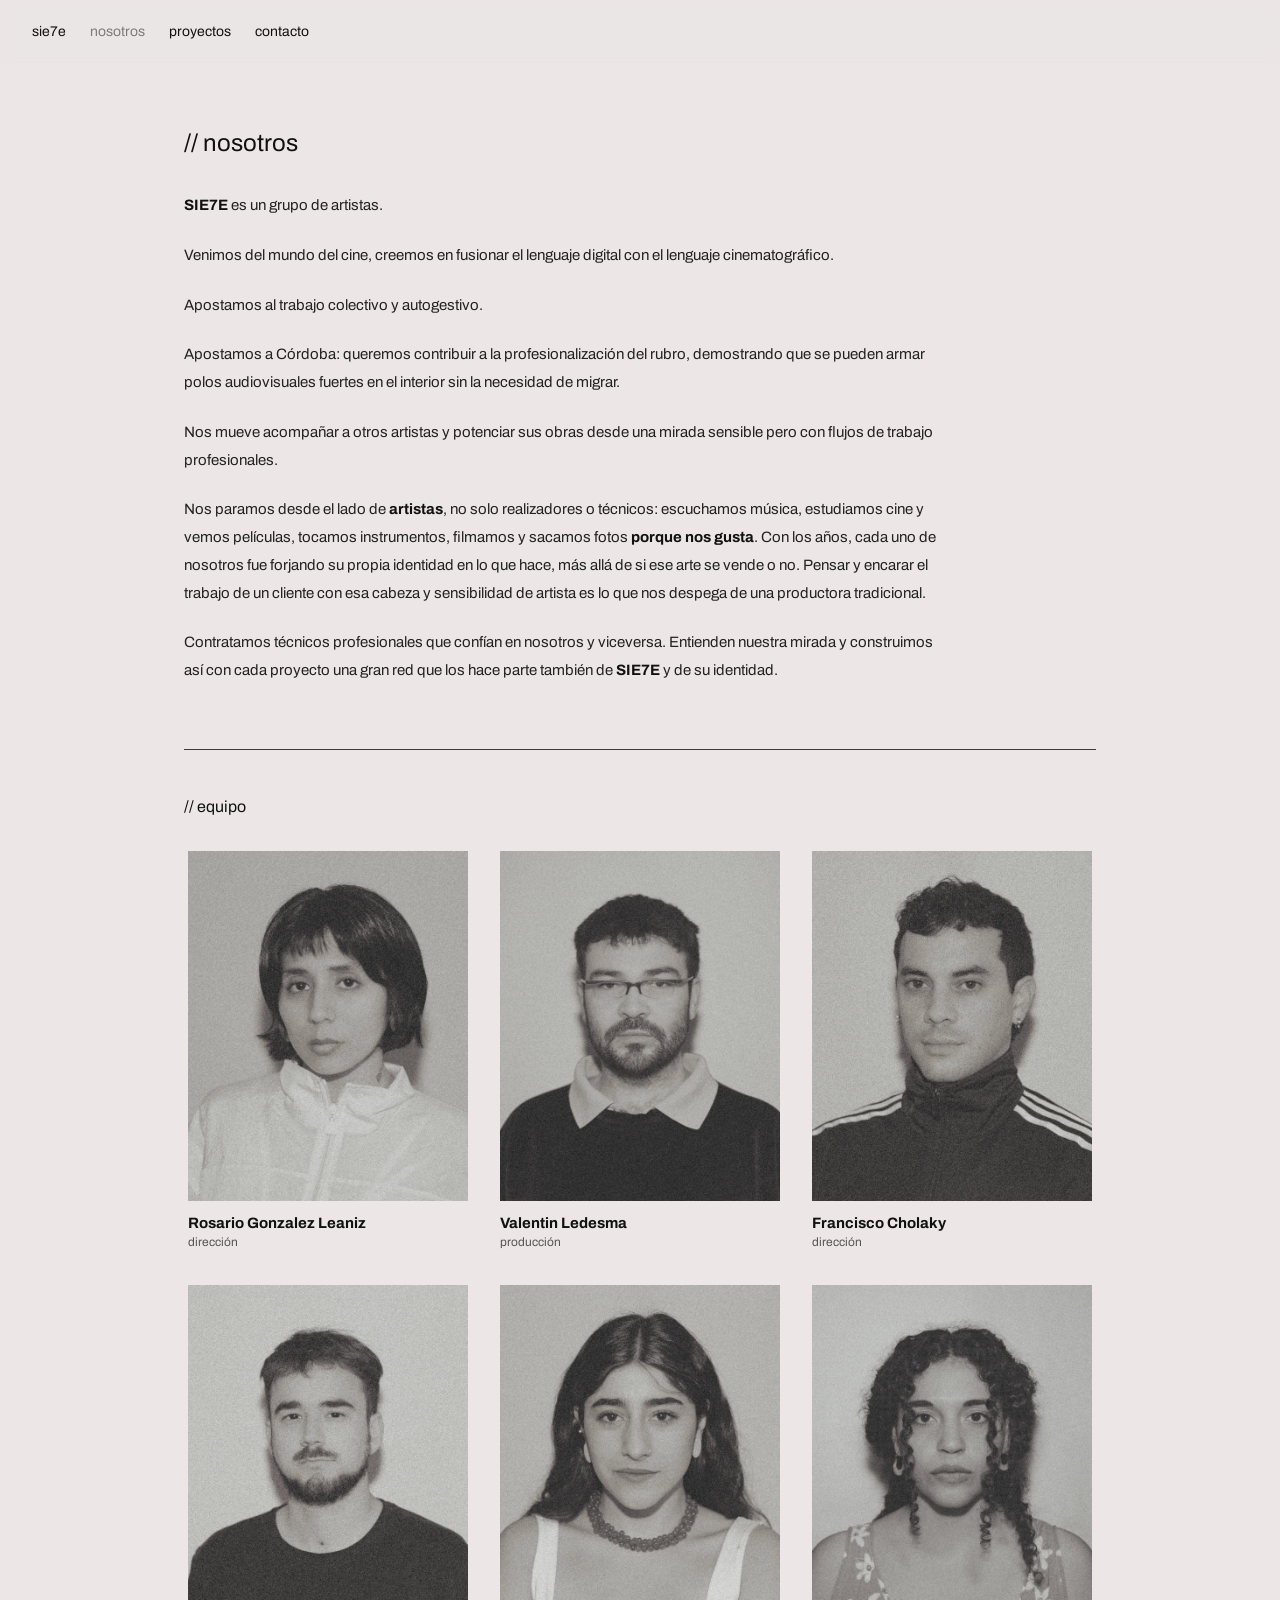
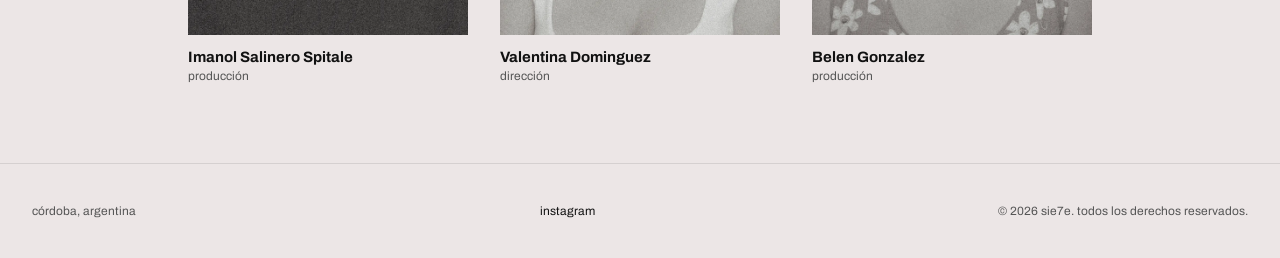
==== commit 1417e8df: "Update nosotros.html" ====
--- a/nosotros.html
+++ b/nosotros.html
@@ -10,17 +10,10 @@
   <link rel="icon" type="image/svg+xml" href="Recursos/favicon7.svg">
   <link rel="preconnect" href="https://fonts.googleapis.com">
   <link rel="preconnect" href="https://fonts.gstatic.com" crossorigin>
-  <link href="https://fonts.googleapis.com/css2?family=Space+Mono:wght@400;700&display=swap" rel="stylesheet">
-  <link rel="stylesheet" href="style.css?v=20">
+  <link href="https://fonts.googleapis.com/css2?family=Archivo:ital,wght@0,100..900;1,100..900&display=swap" rel="stylesheet">
+  <link rel="stylesheet" href="style.css?v=27">
 
   <style>
-    body {
-      min-height: 100vh;
-      display: flex;
-      flex-direction: column;
-      background-color: #ece6e6;
-    }
-
     .content-section {
       flex: 1;
       max-width: 960px;
@@ -31,6 +24,8 @@
 
     h1 {
       margin-bottom: 36px;
+      font-size: 24px;
+      font-weight: 400;
     }
 
     .bio-text {
@@ -83,7 +78,6 @@
       padding: 0;
       cursor: pointer;
       text-align: left;
-      font: inherit;
       color: inherit;
     }
 
@@ -130,7 +124,7 @@
       text-transform: lowercase;
     }
 
-    /* ===== MODAL AMPLIO CON FOTO AL ALTO TOTAL DE LA BIO ===== */
+    /* Modal Overlay */
     .modal-overlay {
       position: fixed;
       inset: 0;
@@ -158,11 +152,11 @@
       width: 100%;
       max-width: 820px;
       max-height: 85vh;
-      padding: 0; /* Quitamos padding general para pegarla al borde */
+      padding: 0;
       position: relative;
       display: flex;
       flex-direction: row;
-      align-items: stretch; /* Estira la foto a toda la altura disponible */
+      align-items: stretch;
       overflow: hidden;
       transform: translateY(15px);
       transition: transform 0.3s ease;
@@ -178,7 +172,6 @@
       right: 20px;
       background: #ece6e6;
       border: 1px solid #111111;
-      font: inherit;
       font-size: 13px;
       color: #111111;
       cursor: pointer;
@@ -186,7 +179,6 @@
       z-index: 10;
     }
 
-    /* La foto llena de arriba a abajo toda la bio */
     .modal-photo {
       width: 320px;
       min-height: 100%;
@@ -196,7 +188,6 @@
       image-rendering: -webkit-optimize-contrast;
     }
 
-    /* Contenedor del texto con scroll independiente si la bio es muy larga */
     .modal-body {
       display: flex;
       flex-direction: column;
@@ -212,7 +203,7 @@
       font-weight: 700;
       color: #111111;
       line-height: 1.2;
-      padding-right: 60px; /* Espacio para que el botón [cerrar x] no tape el texto */
+      padding-right: 60px;
     }
 
     .modal-role {
@@ -232,7 +223,6 @@
       gap: 14px;
     }
 
-    /* Adaptación a dispositivos móviles */
     @media (max-width: 720px) {
       .modal-card {
         flex-direction: column;
@@ -304,7 +294,6 @@
     </section>
   </main>
 
-  <!-- Modal Emergente -->
   <div class="modal-overlay" id="bio-modal" aria-hidden="true" role="dialog">
     <div class="modal-card">
       <button type="button" class="modal-close" id="modal-close-btn" aria-label="Cerrar">[cerrar x]</button>
@@ -320,7 +309,7 @@
   <footer class="footer">
     <div class="footer-content">
       <span>córdoba, argentina</span>
-      <a href="https://instagram.com/siete.creative" target="_blank" rel="noopener noreferrer">instagram</a>
+      <a href="https://instagram.com/TU_USUARIO" target="_blank" rel="noopener noreferrer">instagram</a>
       <span>© 2026 sie7e. todos los derechos reservados.</span>
     </div>
   </footer>
@@ -336,7 +325,7 @@
         <p>En 2023 estrenó en el 24° BAFICI <em>Te amo tanto que escribí una película para nunca enojarme con vos</em>, su ópera prima como co-directora y montajista. En la actualidad, se encuentra editando el largometraje documental <em>Yo creo</em> (dir. Florencia Wehbe), desarrollando su primer largometraje como directora, investigando sobre el lenguaje cinematográfico en el género documental y trabajando como editora audiovisual desde Córdoba.</p>`
       },
       valentin: {
-        name: "Valentin Ledesma Farabelli",
+        name: "Valentin Ledesma",
         role: "producción",
         img: "Recursos/Nosotros/valentin.webp",
         bio: `<p>Nació el 05 de enero de 1999 en la Ciudad de San Luis, Argentina. Durante su infancia y adolescencia se formó artísticamente en teatro, canto y comedia musical. Sus estudios universitarios comienzan en 2017 en la Universidad Nacional de Córdoba, con la Tecnicatura en Producción y Medios Audiovisuales de la Facultad de Artes.</p>
@@ -357,7 +346,7 @@
         role: "producción",
         img: "Recursos/Nosotros/imanol.webp",
         bio: `<p>Nació el 7 de febrero de 1995 en Córdoba Capital, Argentina. Se formó en el arte desde la adolescencia en el Collegium, un colegio con orientación en música, y luego ingresó a la Universidad Nacional de Córdoba, donde cursa la Tecnicatura en Producción en Medios Audiovisuales y descubrió que su lugar estaba en la producción. Comenzó con proyectos independientes y entre 2019 y 2022 fue creador y productor del Festival Yatay de Cine Vertical.</p>
-        <p>Su carrera en cine arrancó en 2022 con <em>Recursos Humanos</em>, de Jesús Magaña Vázquez. Desde entonces integró los equipos de producción de películas como <em>Norma</em> (2022), <em>La Zurda</em> (2023), <em>El Casero</em> (2023), <em>Ciudades de Refugio</em> (2023), <em>Las Malas</em> (2026) y de series como <em>La Pulpera</em> (2022), <em>Jubilada y Peligrosa</em> (2026) y <em>Visceral</em> (2026). Se formó como jefe de locaciones en el cortometraje <em>Te amo tanto que escribí una película para nunca enojarme con vos</em> (BAFICI 2023) y como jefe de producción en <em>La Cumbre</em> (BAFICI 2024) y <em>Un Susurro Invocó mi Nombre</em> (Terror Córdoba 2025).</p>
+        <p>Su carrera en cine arrancó en 2022 con <em>Recursos Humanos</em>, de Jesús Magaña Vázquez. Desde entonces integró los equipos de producción de películas como <em>Norma</em> (2022), <em>La Zurda</em> (2023), <em>El Casero</em> (2023) y <em>Ciudades de Refugio</em> (2023), y de series como <em>La Pulpera</em> (2022), <em>Jubilada y Peligrosa</em> (2026) y <em>Visceral</em> (2026). Se formó como jefe de locaciones en el cortometraje <em>Te amo tanto que escribí una película para nunca enojarme con vos</em> (BAFICI 2023) y como jefe de producción en <em>La Cumbre</em> (BAFICI 2024) y <em>Un Susurro Invocó mi Nombre</em> (Terror Córdoba 2025).</p>
         <p>Además de cine, trabaja como asistente de producción en publicidad con productoras como Prisma, Hü Productora, La Doble, Jaque Content y Contenido Latente, y en videoclips con artistas como Paz Carrara, El Cofla y Trisomía. Actualmente se desempeña como productor de campo y en el desarrollo de proyectos audiovisuales.</p>`
       },
       valentina: {
@@ -368,7 +357,7 @@
         <p>En el área audiovisual se desempeñó como continuista en <em>La Zurda</em> (en postproducción, dir. Rosendo Ruiz). Realizó guión, asistencia de dirección y asistencia de montaje en <em>Ciudad Universitaria</em> (2022, dir. Rosendo Ruiz), asistencia de dirección en <em>Te amo tanto que escribí una película para nunca enojarme con vos</em> (2022, dir. Rosario González y Alba Cravero), y asistencia de dirección en <em>Un susurro invocó mi nombre</em>, producida por Bobadilla Productions.</p>
         <p>Ha trabajado en la producción de festivales de cine como <em>La Semana Mundial de la Cinefilia</em> y <em>Cortópolis</em>. Desde hace 6 años trabaja en comunicación política y se mantiene en constante formación cinéfila.</p>`
       },
-belen: {
+      belen: {
         name: "Belen Gonzalez",
         role: "producción",
         img: "Recursos/Nosotros/belen.webp",
--- a/style.css
+++ b/style.css
@@ -1,69 +1,36 @@
-/* ===== Base y Reseteo ===== */
-*, *::before, *::after {
+@import url('https://fonts.googleapis.com/css2?family=Archivo:ital,wght@0,100..900;1,100..900&display=swap');
+
+* {
+  box-sizing: border-box;
   margin: 0;
   padding: 0;
-  box-sizing: border-box;
 }
 
-html, body {
-  width: 100%;
+body {
+  font-family: 'Archivo', sans-serif;
   background-color: #ece6e6;
   color: #111111;
-  font-family: 'Space Mono', monospace;
+  min-height: 100vh;
+  display: flex;
+  flex-direction: column;
   overflow-x: hidden;
-  -webkit-font-smoothing: antialiased;
 }
 
-@media (prefers-reduced-motion: no-preference) {
-  html {
-    scroll-behavior: smooth;
-  }
+input,
+textarea,
+button,
+select {
+  font-family: 'Archivo', sans-serif;
 }
 
-h1 {
-  font-size: 20px;
-  font-weight: 400;
-  text-transform: lowercase;
-}
-
-/* Oculto accesible */
-.visually-hidden {
-  position: absolute !important;
-  width: 1px;
-  height: 1px;
-  margin: -1px;
-  overflow: hidden;
-  clip: rect(0 0 0 0);
-  white-space: nowrap;
-  border: 0;
-}
-
-/* Cursor personalizado */
-@media (hover: hover) and (pointer: fine) {
-  html, body {
-    cursor: url('Recursos/cursor.svg') 0 0, auto;
-  }
-  a, button, video, input, textarea {
-    cursor: url('Recursos/cursor.svg') 0 0, pointer;
-  }
-}
-
-/* Foco accesible */
-a:focus-visible, .btn:focus-visible {
-  outline: 2px solid #111111;
-  outline-offset: 4px;
-}
-
-/* ===== Header y Navegación ===== */
+/* Header & Nav */
 .header {
   position: fixed;
   top: 0;
   left: 0;
   width: 100%;
-  padding: 24px 20px;
-  display: flex;
-  justify-content: center;
-  background: rgba(236, 230, 230, 0.95);
+  padding: 24px 32px;
+  background-color: rgba(236, 230, 230, 0.9);
   backdrop-filter: blur(5px);
   -webkit-backdrop-filter: blur(5px);
   z-index: 100;
@@ -71,247 +38,54 @@
 
 .nav-links {
   display: flex;
-  align-items: center;
-  gap: 48px;
+  gap: 24px;
 }
 
 .nav-links a {
-  display: inline-block;
   color: #111111;
-  font-size: 17px;
-  line-height: 1;
-  letter-spacing: -0.2px;
   text-decoration: none;
+  font-size: 14px;
   text-transform: lowercase;
-  transition: transform 0.2s ease;
+  transition: opacity 0.2s ease;
 }
 
+.nav-links a:hover,
 .nav-links a[aria-current="page"] {
-  text-decoration: underline;
-  text-underline-offset: 6px;
-}
-
-@media (hover: hover) and (pointer: fine) {
-  .nav-links a:hover {
-    transform: scale(1.35);
-  }
-}
-
-/* ===== Portada: Logo ===== */
-.hero {
-  width: 100%;
-  min-height: 280px;
-  padding: 120px 0 40px;
-  display: flex;
-  justify-content: center;
-  align-items: center;
-  overflow: hidden;
-  background-color: #ece6e6;
-}
-
-.hero-video {
-  width: 68%;
-  max-width: 850px;
-  height: auto;
-  display: block;
-  pointer-events: none;
-  background: transparent !important;
-  transform-origin: center;
-  transition: transform 1.5s cubic-bezier(0.25, 1, 0.5, 1);
-}
-
-.hero-video.zoomed {
-  transform: scale(1.15);
-}
-
-/* ===== Videos de Muestra ===== */
-.video-box {
-  width: 100%;
-  overflow: hidden;
-  background-color: #ece6e6;
-  display: flex;
-  justify-content: center;
-}
-
-.video-box video {
-  display: block;
-  width: 100%;
-  height: auto;
-  transition: transform 0.4s ease;
-  background: transparent;
-}
-
-.video-box video:focus-visible {
-  outline: 2px solid #111111;
-  outline-offset: -4px;
-}
-
-@media (hover: hover) and (pointer: fine) {
-  .video-box video:hover {
-    transform: scale(1.05);
-  }
-}
-
-/* ===== Sección Contacto ===== */
-.contact {
-  min-height: 100vh;
-  min-height: 100svh;
-  padding: 120px 24px 18vh;
-  display: flex;
-  flex-direction: column;
-  align-items: center;
-  scroll-margin-top: 70px;
-  background-color: #ece6e6;
-}
-
-.contact form {
-  width: 100%;
-  max-width: 520px;
-  display: flex;
-  flex-direction: column;
-  gap: 28px;
-}
-
-.contact h2 {
-  font-size: 18px;
-  font-weight: 400;
-  text-transform: lowercase;
-}
-
-.field {
-  display: flex;
-  flex-direction: column;
-  gap: 6px;
-}
-
-.field label {
-  font-size: 12px;
-  text-transform: lowercase;
-  color: #555555;
-}
-
-.field input, .field textarea {
-  width: 100%;
-  border: 0;
-  border-bottom: 1px solid #111111;
-  border-radius: 0;
-  background: transparent;
-  padding: 6px 0;
-  font: inherit;
-  font-size: 16px;
-  outline: none;
-  color: #111111;
-}
-
-.field input:focus-visible, .field textarea:focus-visible {
-  box-shadow: 0 2px 0 #111111;
-}
-
-.field textarea {
-  min-height: 70px;
-  resize: vertical;
-}
-
-.btn {
-  align-self: flex-start;
-  padding: 12px 28px;
-  background: transparent;
-  border: 1px solid #111111;
-  border-radius: 0;
-  color: #111111;
-  font: inherit;
-  font-size: 14px;
-  text-transform: lowercase;
-  -webkit-appearance: none;
-  transition: background 0.2s, color 0.2s;
-}
-
-.btn:disabled {
   opacity: 0.5;
 }
 
-@media (hover: hover) and (pointer: fine) {
-  .btn:hover:not(:disabled) {
-    background: #111111;
-    color: #ece6e6;
-  }
-}
-
-.form-status {
-  min-height: 1.4em;
-  font-size: 13px;
-}
-
-/* ===== Footer Global ===== */
+/* Footer */
 .footer {
-  width: 100%;
-  border-top: 1px solid #111111;
-  padding: 32px 24px;
-  background-color: #ece6e6;
-  font-size: 13px;
-  color: #111111;
+  padding: 40px 32px;
+  margin-top: auto;
+  border-top: 1px solid rgba(17, 17, 17, 0.1);
 }
 
 .footer-content {
-  max-width: 1100px;
-  margin: 0 auto;
   display: flex;
   justify-content: space-between;
   align-items: center;
-  flex-wrap: wrap;
-  gap: 16px;
+  font-size: 12px;
+  color: #555555;
 }
 
 .footer-content a {
   color: #111111;
   text-decoration: none;
-  transition: opacity 0.2s ease;
 }
 
 .footer-content a:hover {
   text-decoration: underline;
-  text-underline-offset: 4px;
 }
 
-/* ===== Celulares y Pantallas Chicas ===== */
 @media (max-width: 600px) {
   .header {
-    padding: 14px 10px;
+    padding: 20px;
   }
-  .nav-links {
-    width: 100%;
-    gap: 16px;
-    justify-content: space-around;
-  }
-  .nav-links a {
-    font-size: 13px;
-    padding: 4px 2px;
-  }
-  .hero {
-    min-height: 180px;
-    padding: 85px 0 20px;
-  }
-  .hero-video {
-    width: 82%;
-  }
-  .contact {
-    padding: 95px 20px 22vh;
-    scroll-margin-top: 55px;
-  }
-  .footer {
-    padding: 24px 20px 32px;
-  }
+  
   .footer-content {
     flex-direction: column;
+    gap: 12px;
     align-items: flex-start;
-    gap: 12px;
   }
 }
-
-/* ===== Reducción de Movimiento ===== */
-@media (prefers-reduced-motion: reduce) {
-  *, *::before, *::after {
-    transition-duration: 0.01ms !important;
-    animation-duration: 0.01ms !important;
-  }
-}
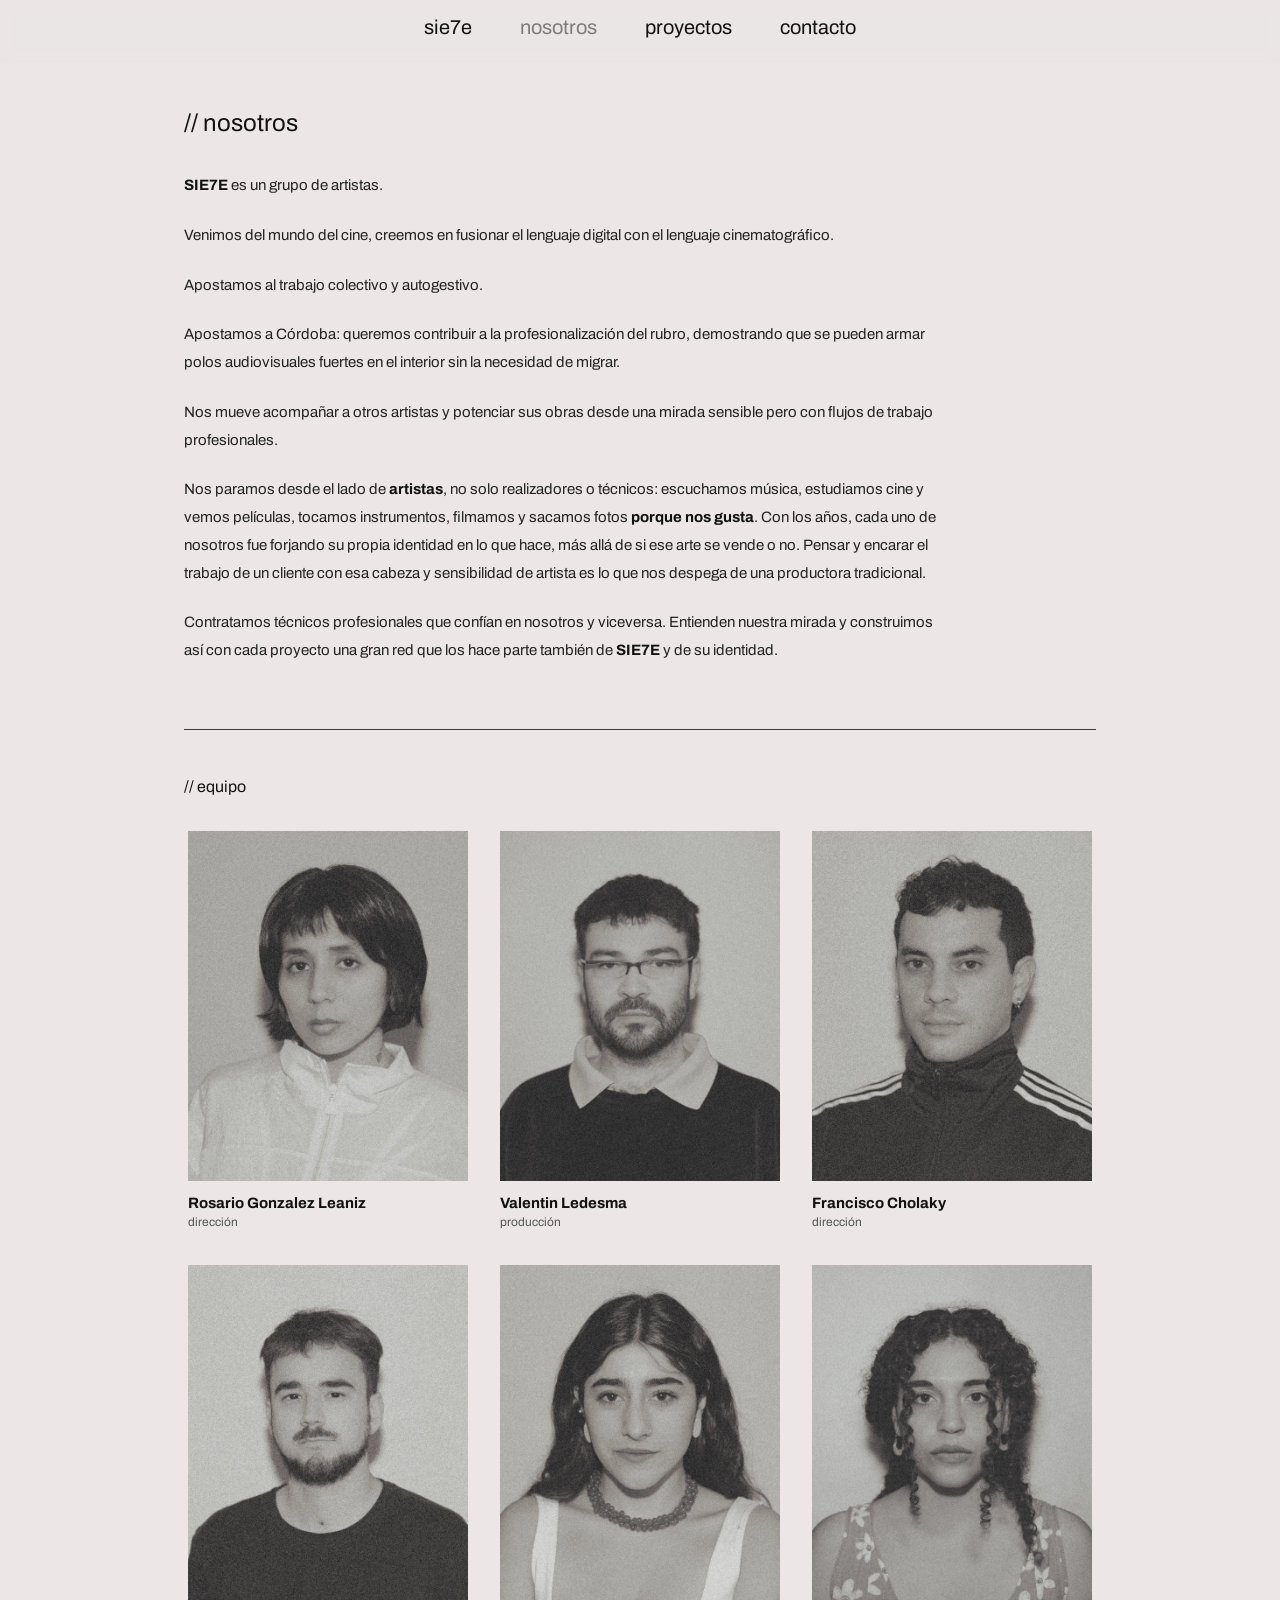
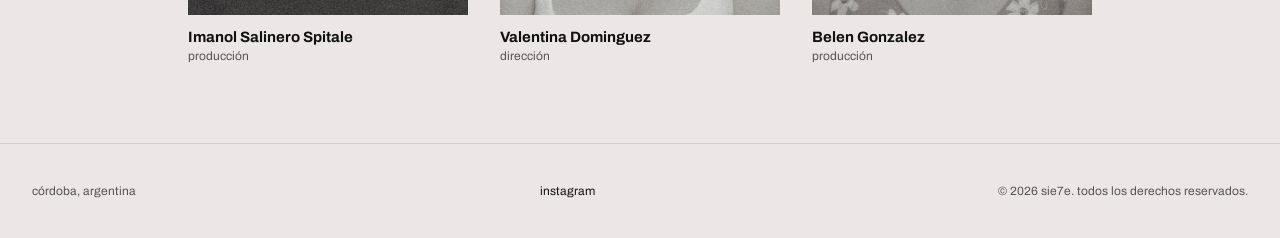
==== commit 4e1f4cd8: "Update nosotros.html" ====
--- a/nosotros.html
+++ b/nosotros.html
@@ -15,12 +15,12 @@
 
   <style>
     .content-section {
-      flex: 1;
-      max-width: 960px;
-      margin: 0 auto;
-      padding: 130px 24px 80px;
-      width: 100%;
-    }
+    flex: 1;
+    max-width: 960px;
+    margin: 0 auto;
+    padding: 110px 24px 80px; 
+    width: 100%;
+}
 
     h1 {
       margin-bottom: 36px;
--- a/style.css
+++ b/style.css
@@ -23,28 +23,33 @@
   font-family: 'Archivo', sans-serif;
 }
 
-/* Header & Nav */
+/* Header Centrado y Pegado al Borde Superior */
 .header {
   position: fixed;
   top: 0;
   left: 0;
   width: 100%;
-  padding: 24px 32px;
+  padding: 16px 32px 24px; /* 16px de espacio arriba */
   background-color: rgba(236, 230, 230, 0.9);
   backdrop-filter: blur(5px);
   -webkit-backdrop-filter: blur(5px);
   z-index: 100;
+  display: flex;
+  justify-content: center;
+  align-items: center;
 }
 
 .nav-links {
   display: flex;
-  gap: 24px;
+  justify-content: center;
+  align-items: center;
+  gap: 48px;
 }
 
 .nav-links a {
   color: #111111;
   text-decoration: none;
-  font-size: 14px;
+  font-size: 20px;
   text-transform: lowercase;
   transition: opacity 0.2s ease;
 }
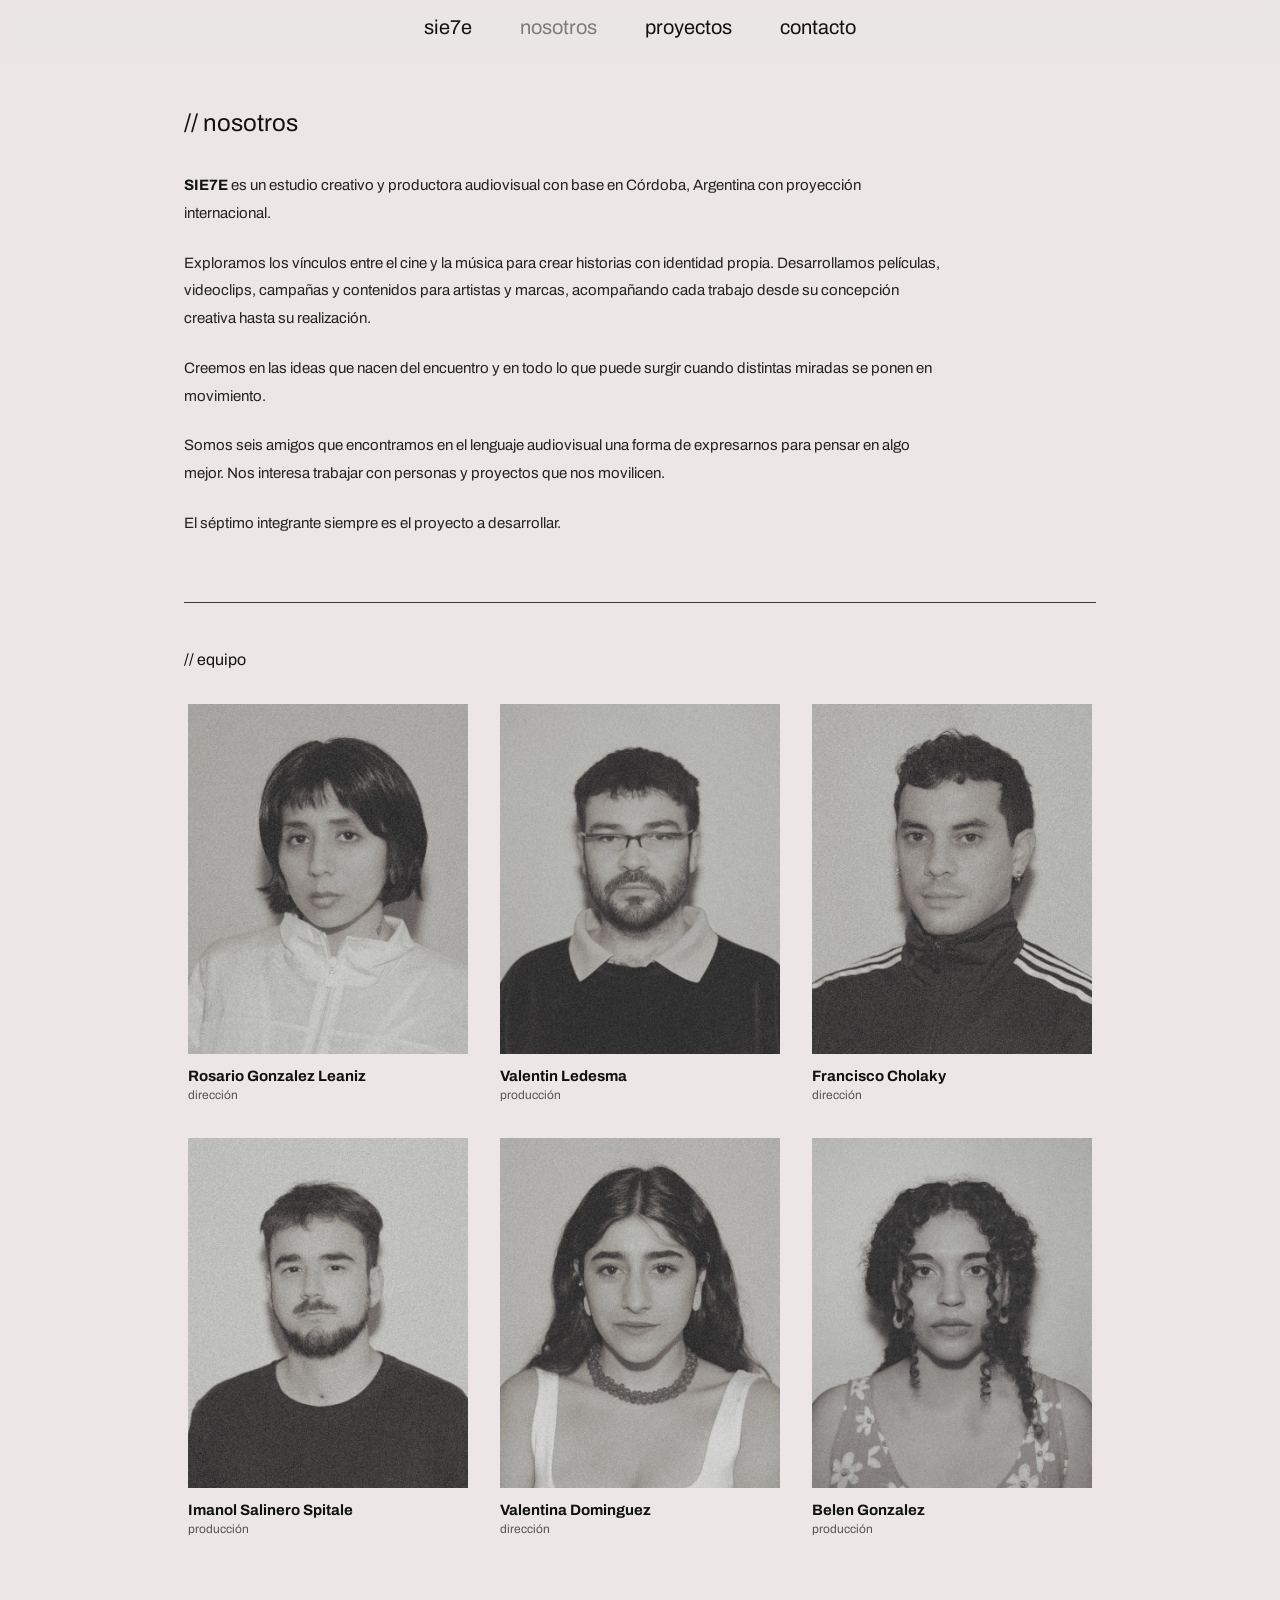
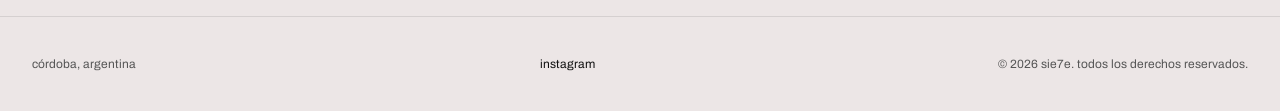
==== commit 1012f344: "Update nosotros.html" ====
--- a/nosotros.html
+++ b/nosotros.html
@@ -4,23 +4,23 @@
   <meta charset="UTF-8">
   <meta name="viewport" content="width=device-width, initial-scale=1.0">
   <title>nosotros — sie7e</title>
-  <meta name="description" content="Quiénes somos: sie7e, colectivo artístico y productora audiovisual en Córdoba.">
+  <meta name="description" content="Quiénes somos: sie7e, estudio creativo y productora audiovisual en Córdoba.">
   <meta name="theme-color" content="#ece6e6">
 
   <link rel="icon" type="image/svg+xml" href="Recursos/favicon7.svg">
   <link rel="preconnect" href="https://fonts.googleapis.com">
   <link rel="preconnect" href="https://fonts.gstatic.com" crossorigin>
   <link href="https://fonts.googleapis.com/css2?family=Archivo:ital,wght@0,100..900;1,100..900&display=swap" rel="stylesheet">
-  <link rel="stylesheet" href="style.css?v=27">
+  <link rel="stylesheet" href="style.css?v=29">
 
   <style>
     .content-section {
-    flex: 1;
-    max-width: 960px;
-    margin: 0 auto;
-    padding: 110px 24px 80px; 
-    width: 100%;
-}
+      flex: 1;
+      max-width: 960px;
+      margin: 0 auto;
+      padding: 110px 24px 80px;
+      width: 100%;
+    }
 
     h1 {
       margin-bottom: 36px;
@@ -277,13 +277,11 @@
   <main class="content-section">
     <h1>// nosotros</h1>
     <article class="bio-text">
-      <p><strong>SIE7E</strong> es un grupo de artistas.</p>
-      <p>Venimos del mundo del cine, creemos en fusionar el lenguaje digital con el lenguaje cinematográfico.</p>
-      <p>Apostamos al trabajo colectivo y autogestivo.</p>
-      <p>Apostamos a Córdoba: queremos contribuir a la profesionalización del rubro, demostrando que se pueden armar polos audiovisuales fuertes en el interior sin la necesidad de migrar.</p>
-      <p>Nos mueve acompañar a otros artistas y potenciar sus obras desde una mirada sensible pero con flujos de trabajo profesionales.</p>
-      <p>Nos paramos desde el lado de <strong>artistas</strong>, no solo realizadores o técnicos: escuchamos música, estudiamos cine y vemos películas, tocamos instrumentos, filmamos y sacamos fotos <strong>porque nos gusta</strong>. Con los años, cada uno de nosotros fue forjando su propia identidad en lo que hace, más allá de si ese arte se vende o no. Pensar y encarar el trabajo de un cliente con esa cabeza y sensibilidad de artista es lo que nos despega de una productora tradicional.</p>
-      <p>Contratamos técnicos profesionales que confían en nosotros y viceversa. Entienden nuestra mirada y construimos así con cada proyecto una gran red que los hace parte también de <strong>SIE7E</strong> y de su identidad.</p>
+      <p><strong>SIE7E</strong> es un estudio creativo y productora audiovisual con base en Córdoba, Argentina con proyección internacional.</p>
+      <p>Exploramos los vínculos entre el cine y la música para crear historias con identidad propia. Desarrollamos películas, videoclips, campañas y contenidos para artistas y marcas, acompañando cada trabajo desde su concepción creativa hasta su realización.</p>
+      <p>Creemos en las ideas que nacen del encuentro y en todo lo que puede surgir cuando distintas miradas se ponen en movimiento.</p>
+      <p>Somos seis amigos que encontramos en el lenguaje audiovisual una forma de expresarnos para pensar en algo mejor. Nos interesa trabajar con personas y proyectos que nos movilicen.</p>
+      <p>El séptimo integrante siempre es el proyecto a desarrollar.</p>
     </article>
 
     <hr class="divider">
--- a/style.css
+++ b/style.css
@@ -1,5 +1,6 @@
 @import url('https://fonts.googleapis.com/css2?family=Archivo:ital,wght@0,100..900;1,100..900&display=swap');
 
+/* Reset base */
 * {
   box-sizing: border-box;
   margin: 0;
@@ -16,6 +17,7 @@
   overflow-x: hidden;
 }
 
+/* Herencia universal de tipografía */
 input,
 textarea,
 button,
@@ -23,13 +25,13 @@
   font-family: 'Archivo', sans-serif;
 }
 
-/* Header Centrado y Pegado al Borde Superior */
+/* Header & Nav (Centrado y pegado arriba) */
 .header {
   position: fixed;
   top: 0;
   left: 0;
   width: 100%;
-  padding: 16px 32px 24px; /* 16px de espacio arriba */
+  padding: 16px 32px 24px;
   background-color: rgba(236, 230, 230, 0.9);
   backdrop-filter: blur(5px);
   -webkit-backdrop-filter: blur(5px);
@@ -51,6 +53,7 @@
   text-decoration: none;
   font-size: 20px;
   text-transform: lowercase;
+  white-space: nowrap;
   transition: opacity 0.2s ease;
 }
 
@@ -59,7 +62,7 @@
   opacity: 0.5;
 }
 
-/* Footer */
+/* Footer general */
 .footer {
   padding: 40px 32px;
   margin-top: auto;
@@ -83,11 +86,20 @@
   text-decoration: underline;
 }
 
+/* Adaptación responsive para pantallas chicas / celulares */
 @media (max-width: 600px) {
   .header {
-    padding: 20px;
+    padding: 12px 12px 18px;
   }
-  
+
+  .nav-links {
+    gap: 16px;
+  }
+
+  .nav-links a {
+    font-size: 14px;
+  }
+
   .footer-content {
     flex-direction: column;
     gap: 12px;
